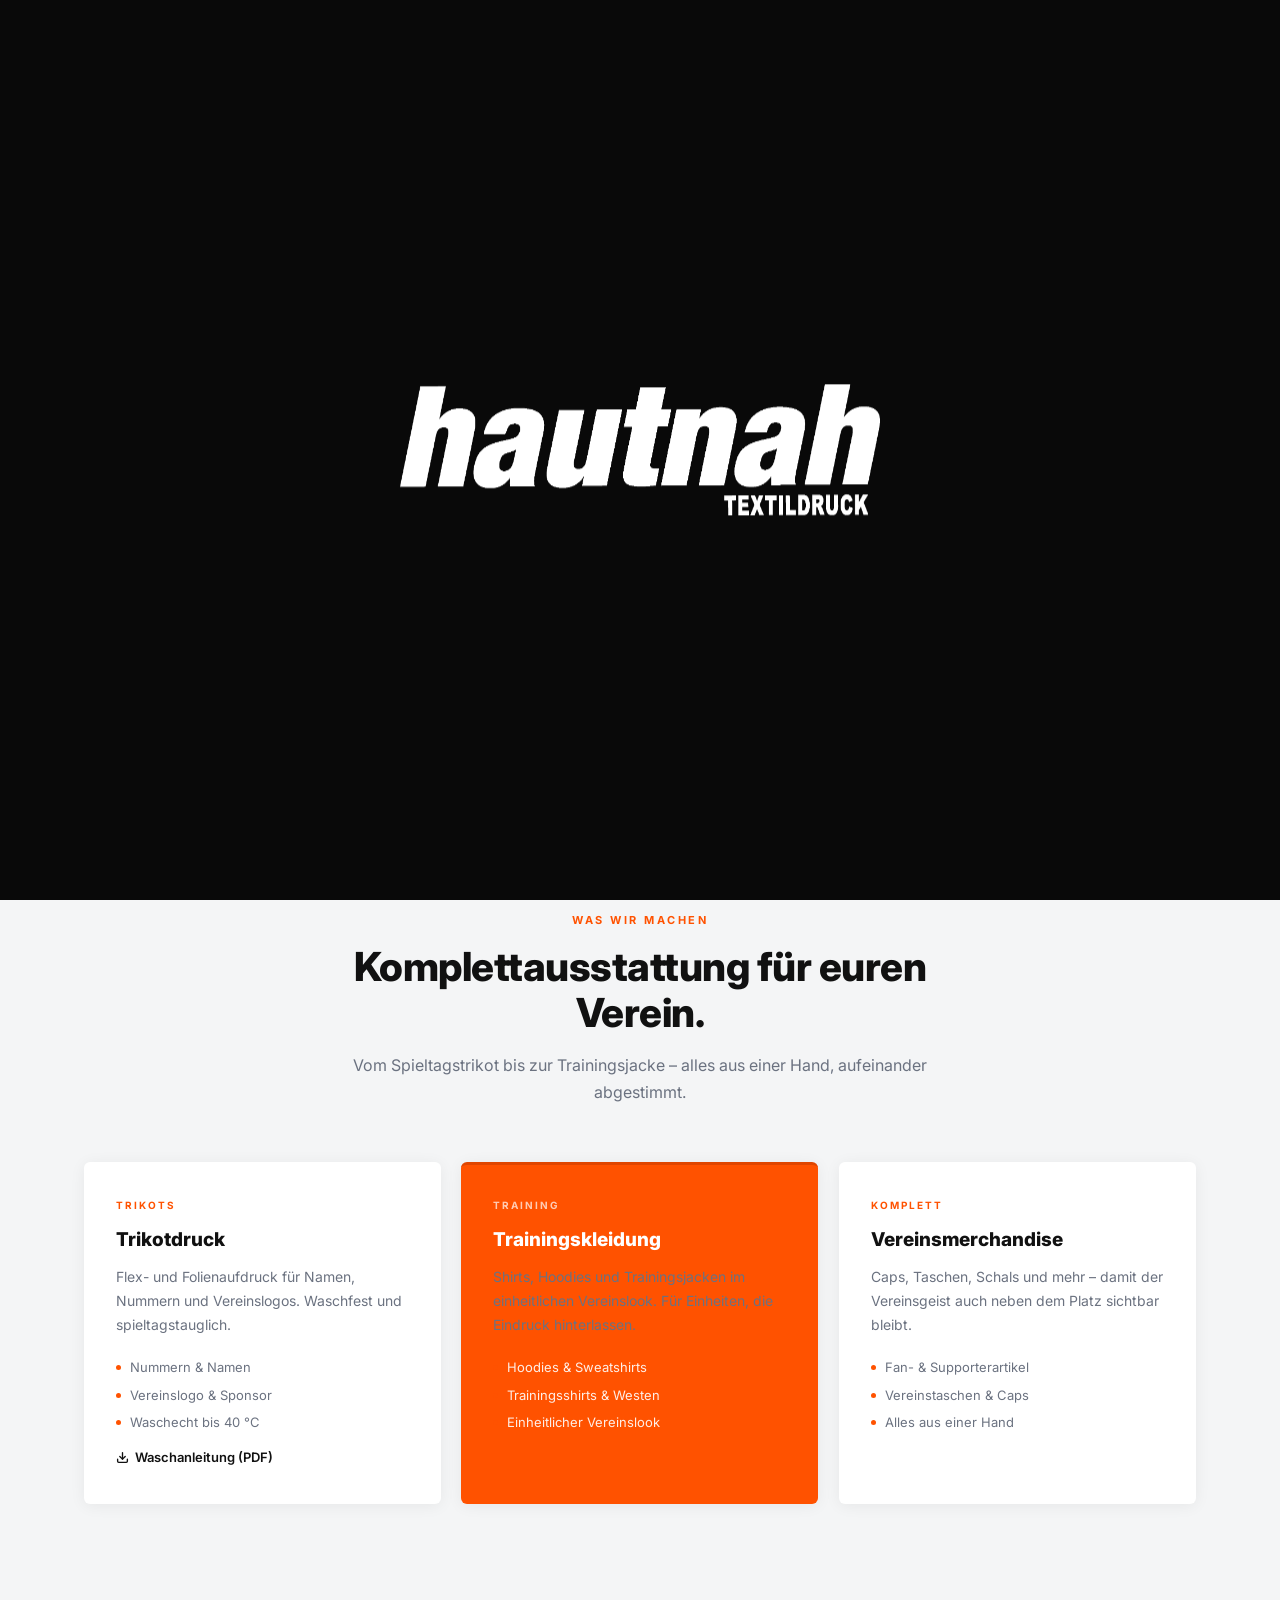
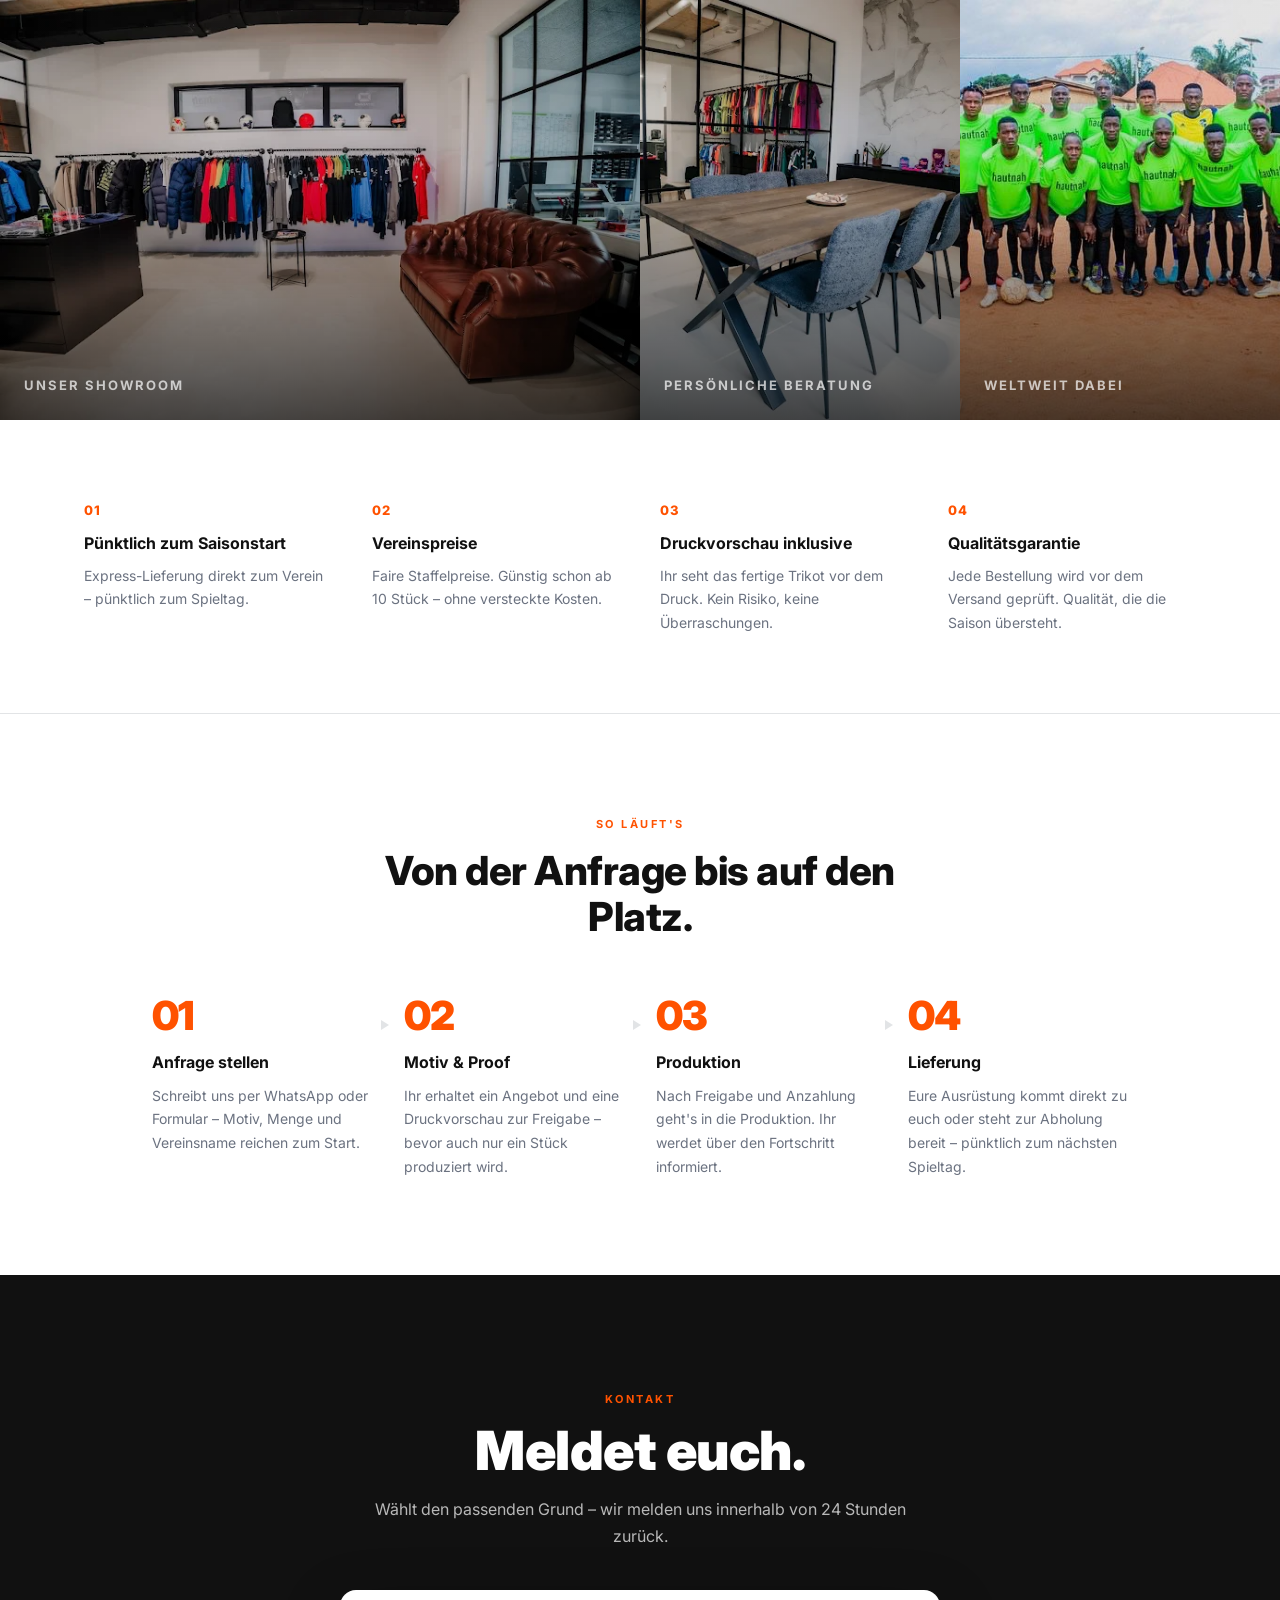
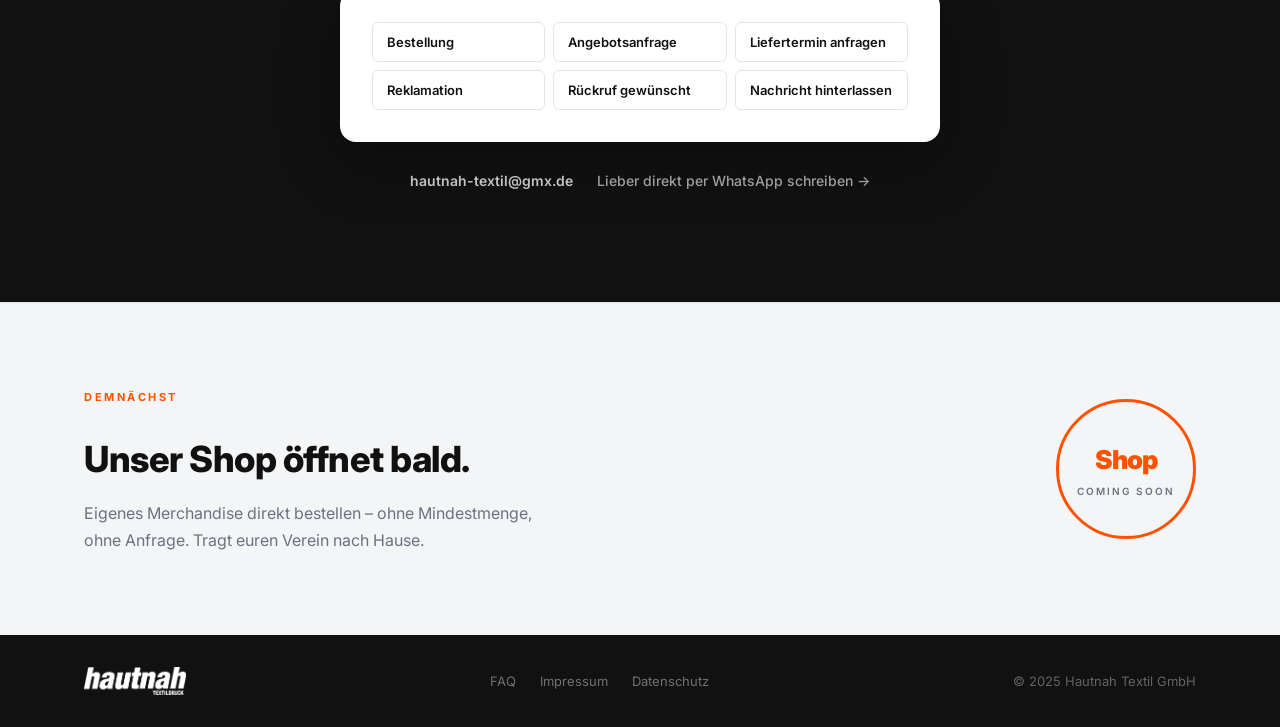
==== index.html @ e88b67ec "Kontakt: WhatsApp-Link blinkt 2s nach Button-Welle grün auf und bleibt grün - reveal.js: 2000ms nach" ====
<!DOCTYPE html>
<html lang="de">
<head>
  <meta charset="UTF-8">
  <meta name="viewport" content="width=device-width, initial-scale=1.0">

  <!-- Intro-Splash nur einmal pro Besuch zeigen (verhindert Flackern beim Zurückspringen) -->
  <script>try{document.documentElement.className+=' sr';if(sessionStorage.getItem('introSeen'))document.documentElement.className+=' intro-seen';}catch(e){}</script>

  <title>Hautnah Textil – Trikots & Vereinsausstattung im Ruhrgebiet | Stanno-Partner</title>
  <meta name="description" content="Trikots, Trainingskleidung und Vereinsausstattung für Amateurfußballvereine im Ruhrgebiet. Individueller Textildruck, kurze Lieferzeiten, Vereinspreise. Offizieller Stanno-Partner – jetzt kostenlos anfragen.">
  <link rel="canonical" href="https://www.hautnah-textil.de/">

  <!-- Open Graph -->
  <meta property="og:type" content="website">
  <meta property="og:url" content="https://www.hautnah-textil.de/">
  <meta property="og:title" content="Hautnah Textil – Trikots & Vereinsausstattung im Ruhrgebiet">
  <meta property="og:description" content="Individueller Textildruck für Amateurfußballvereine. Trikots, Trainingskleidung, Vereinsmerchandise – Offizieller Stanno-Partner im Ruhrgebiet.">
  <meta property="og:image" content="https://www.hautnah-textil.de/assets/logo.png">
  <meta property="og:locale" content="de_DE">
  <meta property="og:site_name" content="Hautnah Textil">

  <!-- Twitter Card -->
  <meta name="twitter:card" content="summary_large_image">
  <meta name="twitter:title" content="Hautnah Textil – Trikots & Vereinsausstattung im Ruhrgebiet">
  <meta name="twitter:description" content="Individueller Textildruck für Amateurfußballvereine. Stanno-Partner im Ruhrgebiet.">
  <meta name="twitter:image" content="https://www.hautnah-textil.de/assets/logo.png">

  <!-- Favicon -->
  <link rel="icon" type="image/png" href="/assets/logo.png">
  <link rel="apple-touch-icon" href="/assets/logo.png">

  <!-- Strukturierte Daten: LocalBusiness -->
  <script type="application/ld+json">
  {
    "@context": "https://schema.org",
    "@type": "LocalBusiness",
    "name": "Hautnah Textil",
    "description": "Individueller Textildruck für Amateurfußballvereine – Trikots, Trainingskleidung und Vereinsausstattung. Offizieller Stanno-Partner im Ruhrgebiet.",
    "url": "https://www.hautnah-textil.de",
    "email": "hautnah-textil@gmx.de",
    "areaServed": {
      "@type": "GeoCircle",
      "geoMidpoint": { "@type": "GeoCoordinates", "latitude": 51.5136, "longitude": 7.4653 },
      "geoRadius": "50000"
    },
    "address": {
      "@type": "PostalAddress",
      "addressRegion": "Nordrhein-Westfalen",
      "addressCountry": "DE"
    },
    "logo": "https://www.hautnah-textil.de/assets/logo.png",
    "sameAs": [],
    "hasOfferCatalog": {
      "@type": "OfferCatalog",
      "name": "Vereinsausstattung",
      "itemListElement": [
        { "@type": "Offer", "itemOffered": { "@type": "Service", "name": "Trikotdruck" } },
        { "@type": "Offer", "itemOffered": { "@type": "Service", "name": "Trainingskleidung" } },
        { "@type": "Offer", "itemOffered": { "@type": "Service", "name": "Vereinsmerchandise" } }
      ]
    }
  }
  </script>

  <!-- Preload LCP-Bild -->
  <link rel="preload" as="image" href="assets/logo.png">

  <link rel="preconnect" href="https://fonts.googleapis.com">
  <link rel="preconnect" href="https://fonts.gstatic.com" crossorigin>
  <link href="https://fonts.googleapis.com/css2?family=Inter:wght@300;400;500;600;700;900&display=swap" rel="stylesheet">
  <meta name="robots" content="index, follow">
  <link rel="stylesheet" href="style.css?v=20260609d">
</head>
<body>

  <!-- INTRO SPLASH -->
  <div class="intro" id="intro">
    <video class="intro-video" autoplay muted playsinline webkit-playsinline>
      <source src="assets/intro.mp4" type="video/mp4">
    </video>
    <div class="intro-overlay"></div>
    <img src="assets/logo-weiss.png" alt="Hautnah Textil – Trikots & Vereinsausstattung" class="intro-logo-img">
  </div>

  <!-- NAV -->
  <nav class="nav" id="nav">
    <div class="nav-inner">
      <a href="#" class="logo">
        <img src="assets/logo.png" alt="hautnah Textildruck" class="logo-img">
      </a>
      <ul class="nav-links">
        <li><a href="#leistungen">Leistungen</a></li>
        <li><a href="vereinswelt.html">Vereinswelt</a></li>
        <li><a href="ueber-uns.html">Über uns</a></li>
        <li><a href="#kontakt" class="btn-nav">Kontakt</a></li>
        <li><a href="https://api.hautnah-textil.de/admin/login" style="font-size:12px;color:rgba(0,0,0,0.25);" onmouseover="this.style.color='rgba(0,0,0,0.5)'" onmouseout="this.style.color='rgba(0,0,0,0.25)'">Login</a></li>
      </ul>
      <button class="burger" id="burger" aria-label="Menü">
        <span></span><span></span><span></span>
      </button>
    </div>
    <div class="mobile-menu" id="mobileMenu">
      <a href="#leistungen">Leistungen</a>
      <a href="vereinswelt.html">Vereinswelt</a>
      <a href="ueber-uns.html">Über uns</a>
      <a href="#kontakt" class="btn-nav">Kontakt</a>
    </div>
  </nav>

  <!-- HERO -->
  <section class="hero-banner">
    <div class="hero-banner-bg" id="heroBg" style="background-image:url('assets/foto-rasen.jpg');background-position:center 28%"></div>
    <div class="hero-banner-overlay"></div>
    <div class="hero-banner-content container">
      <p class="hero-eyebrow anim-up" style="transition-delay:.05s">Für Vereine. Für Teams. Für euch.</p>
      <h1 class="anim-up" style="transition-delay:.15s">FÜR DEINEN<br>VEREIN.</h1>
      <p class="hero-sub anim-up" style="transition-delay:.25s">Trikots, Trainingskleidung und Vereinsausrüstung – individuell bedruckt. Exklusiv-Druckpartner von Stanno &amp; Reece. Aus Dortmund für das Ruhrgebiet.</p>
      <div class="hero-cta anim-up" style="transition-delay:.35s">
        <a href="#kontakt" class="btn-primary">Jetzt anfragen</a>
        <a href="#leistungen" class="btn-ghost" style="color:#fff;border-color:rgba(255,255,255,.3)">Leistungen</a>
      </div>
      <div class="hero-banner-stats anim-up" style="transition-delay:.45s">
        <div class="hero-banner-stat">
          <span class="hero-banner-stat-num">500+</span>
          <span class="hero-banner-stat-lbl">Zufriedene Vereine</span>
        </div>
        <div class="hero-banner-stat">
          <span class="hero-banner-stat-num">ab 10</span>
          <span class="hero-banner-stat-lbl">Stück bestellen</span>
        </div>
        <div class="hero-banner-stat">
          <span class="hero-banner-stat-num">Express</span>
          <span class="hero-banner-stat-lbl">Lieferung zum Verein</span>
        </div>
      </div>
    </div>
  </section>

  <!-- LEISTUNGEN -->
  <section class="leistungen" id="leistungen">
    <div class="container">
      <div class="section-head">
        <span class="label">Was wir machen</span>
        <h2>Komplettausstattung für euren Verein.</h2>
        <p>Vom Spieltagstrikot bis zur Trainingsjacke – alles aus einer Hand, aufeinander abgestimmt.</p>
      </div>
      <div class="cards">
        <div class="card">
          <div class="card-cat">Trikots</div>
          <h3>Trikotdruck</h3>
          <p>Flex- und Folienaufdruck für Namen, Nummern und Vereinslogos. Waschfest und spieltagstauglich.</p>
          <ul>
            <li>Nummern & Namen</li>
            <li>Vereinslogo & Sponsor</li>
            <li>Waschecht bis 40 °C</li>
          </ul>
          <a href="assets/waschanleitung.pdf" download style="display:inline-flex;align-items:center;gap:6px;margin-top:14px;font-size:13px;font-weight:600;color:var(--orange);text-decoration:none;">
            <svg width="13" height="13" viewBox="0 0 24 24" fill="none" stroke="currentColor" stroke-width="2.5" stroke-linecap="round" stroke-linejoin="round"><path d="M21 15v4a2 2 0 0 1-2 2H5a2 2 0 0 1-2-2v-4"/><polyline points="7 10 12 15 17 10"/><line x1="12" y1="15" x2="12" y2="3"/></svg>
            Waschanleitung (PDF)
          </a>
        </div>
        <div class="card card--accent">
          <div class="card-cat">Training</div>
          <h3>Trainingskleidung</h3>
          <p>Shirts, Hoodies und Trainingsjacken im einheitlichen Vereinslook. Für Einheiten, die Eindruck hinterlassen.</p>
          <ul>
            <li>Hoodies & Sweatshirts</li>
            <li>Trainingsshirts & Westen</li>
            <li>Einheitlicher Vereinslook</li>
          </ul>
        </div>
        <div class="card">
          <div class="card-cat">Komplett</div>
          <h3>Vereins&shy;merchandise</h3>
          <p>Caps, Taschen, Schals und mehr – damit der Vereinsgeist auch neben dem Platz sichtbar bleibt.</p>
          <ul>
            <li>Fan- & Supporterartikel</li>
            <li>Vereinstaschen & Caps</li>
            <li>Alles aus einer Hand</li>
          </ul>
        </div>
      </div>
    </div>
  </section>

  <!-- BILDERGALERIE -->
  <section class="galerie">
    <div class="galerie-grid">
      <div class="galerie-bild galerie-bild--1">
        <div class="galerie-overlay"><span>Unser Showroom</span></div>
      </div>
      <div class="galerie-bild galerie-bild--2">
        <div class="galerie-overlay"><span>Persönliche Beratung</span></div>
      </div>
      <div class="galerie-bild galerie-bild--3">
        <div class="galerie-overlay"><span>Weltweit dabei</span></div>
      </div>
    </div>
  </section>

  <!-- USPs -->
  <section class="usps">
    <div class="container usps-inner">
      <div class="usp">
        <div class="usp-num">01</div>
        <h4>Pünktlich zum Saisonstart</h4>
        <p>Express-Lieferung direkt zum Verein – pünktlich zum Spieltag.</p>
      </div>
      <div class="usp">
        <div class="usp-num">02</div>
        <h4>Vereinspreise</h4>
        <p>Faire Staffelpreise. Günstig schon ab 10 Stück – ohne versteckte Kosten.</p>
      </div>
      <div class="usp">
        <div class="usp-num">03</div>
        <h4>Druckvorschau inklusive</h4>
        <p>Ihr seht das fertige Trikot vor dem Druck. Kein Risiko, keine Überraschungen.</p>
      </div>
      <div class="usp">
        <div class="usp-num">04</div>
        <h4>Qualitätsgarantie</h4>
        <p>Jede Bestellung wird vor dem Versand geprüft. Qualität, die die Saison übersteht.</p>
      </div>
    </div>
  </section>

  <!-- ABLAUF -->
  <section class="ablauf" id="ablauf">
    <div class="container">
      <div class="section-head">
        <span class="label">So läuft's</span>
        <h2>Von der Anfrage bis auf den Platz.</h2>
      </div>
      <div class="steps">
        <div class="step">
          <div class="step-num">01</div>
          <h3>Anfrage stellen</h3>
          <p>Schreibt uns per WhatsApp oder Formular – Motiv, Menge und Vereinsname reichen zum Start.</p>
        </div>
        <div class="step-arrow"></div>
        <div class="step">
          <div class="step-num">02</div>
          <h3>Motiv & Proof</h3>
          <p>Ihr erhaltet ein Angebot und eine Druckvorschau zur Freigabe – bevor auch nur ein Stück produziert wird.</p>
        </div>
        <div class="step-arrow"></div>
        <div class="step">
          <div class="step-num">03</div>
          <h3>Produktion</h3>
          <p>Nach Freigabe und Anzahlung geht's in die Produktion. Ihr werdet über den Fortschritt informiert.</p>
        </div>
        <div class="step-arrow"></div>
        <div class="step">
          <div class="step-num">04</div>
          <h3>Lieferung</h3>
          <p>Eure Ausrüstung kommt direkt zu euch oder steht zur Abholung bereit – pünktlich zum nächsten Spieltag.</p>
        </div>
      </div>
    </div>
  </section>

  <!-- KONTAKT -->
  <section class="kontakt" id="kontakt">
    <div class="container">
      <div class="kontakt-kopf">
        <span class="label">Kontakt</span>
        <h2>Meldet euch.</h2>
        <p>Wählt den passenden Grund – wir melden uns innerhalb von 24 Stunden zurück.</p>
      </div>
      <div class="kontakt-form-wrap">
        <div class="kategorie-picker" id="kategoriePicker">
          <button type="button" class="kat-btn" data-kat="bestellung">Bestellung</button>
          <button type="button" class="kat-btn" data-kat="angebot">Angebotsanfrage</button>
          <button type="button" class="kat-btn" data-kat="liefertermin">Liefertermin anfragen</button>
          <button type="button" class="kat-btn" data-kat="reklamation">Reklamation</button>
          <button type="button" class="kat-btn" data-kat="rueckruf">Rückruf gewünscht</button>
          <button type="button" class="kat-btn" data-kat="nachricht">Nachricht hinterlassen</button>
        </div>
        <form class="kontakt-form" id="kontaktForm" novalidate>
          <input type="hidden" name="kategorie" id="formKategorie">
          <input type="text" name="website" id="hp-website" tabindex="-1" autocomplete="off" style="position:absolute;left:-9999px;width:1px;height:1px;opacity:0;">
          <input type="hidden" name="_t" id="formTimestamp">
          <div class="form-group" id="fg-vereinsname" style="display:none">
            <input type="text" name="vereinsname" id="inp-vereinsname" placeholder="Vereinsname / Name *">
          </div>
          <div class="form-group" id="fg-email" style="display:none">
            <input type="email" name="email" id="inp-email" placeholder="E-Mail-Adresse *">
          </div>
          <div class="form-group" id="fg-telefon" style="display:none">
            <input type="tel" name="telefon" id="inp-telefon" placeholder="Telefonnummer">
          </div>
          <div class="form-group" id="fg-artikel" style="display:none">
            <div class="artikel-liste" id="artikelListe">
              <div class="artikel-row">
                <input type="text" name="artikel[]" placeholder="Artikel (z.B. Trikot, Hose, Jacke)">
                <input type="number" name="menge[]" placeholder="Stück" min="1" class="inp-menge">
              </div>
            </div>
            <button type="button" class="btn-add-row">+ Artikel hinzufügen</button>
          </div>
          <div class="form-group" id="fg-bestellnummer" style="display:none">
            <input type="text" name="bestellnummer" placeholder="Bestellnummer (falls vorhanden)">
          </div>
          <div class="form-group" id="fg-produktsuche" style="display:none">
            <label class="form-label">Artikel suchen (Name, EAN oder Artikelnummer)</label>
            <div class="produkt-suche-row">
              <input type="text" id="inp-produktsuche" placeholder="z.B. Stanno Field, 8718726394922 oder 408005-5000" autocomplete="off">
              <button type="button" class="btn-produkt-suche" id="btnProduktSuche">Suchen</button>
            </div>
            <div class="produkt-ergebnisse" id="produktErgebnisse"></div>
            <div class="produkt-auswahl" id="produktAuswahl"></div>
            <input type="hidden" name="produkte" id="inpProdukte">
          </div>
          <div class="form-group" id="fg-bedruckt" style="display:none">
            <label class="form-label">Ist der Artikel bedruckt / individualisiert (Name, Logo, Nummer)? *</label>
            <select name="bedruckt" id="inp-bedruckt">
              <option value="" disabled selected>Bitte wählen</option>
              <option value="nein">Nein</option>
              <option value="ja">Ja</option>
            </select>
            <p class="form-hint produkt-bedruckt-hinweis" id="bedrucktHinweis" style="display:none">
              Hinweis: Bedruckte bzw. individualisierte Artikel können nur bei Druckfehlern (z.&nbsp;B. Falschdruck) reklamiert werden.
            </p>
          </div>
          <div class="form-group" id="fg-grund" style="display:none">
            <label class="form-label">Reklamationsgrund *</label>
            <select name="grund" id="inp-grund">
              <option value="" disabled selected>Bitte wählen</option>
              <option value="Falschdruck/Druckfehler">Falschdruck / Druckfehler</option>
              <option value="Falsche Lieferung">Falsche Lieferung</option>
              <option value="Materialfehler/Defekt">Materialfehler / Defekt</option>
            </select>
          </div>
          <div class="form-group" id="fg-fotos" style="display:none">
            <label class="form-label">Fotos zum Problem (optional, bis zu 3)</label>
            <input type="file" name="fotos" id="inp-fotos" accept="image/*" multiple>
            <p class="form-hint">JPG, PNG oder WebP – hilft uns bei der schnellen Bearbeitung.</p>
          </div>
          <div class="form-group" id="fg-lieferdatum" style="display:none">
            <label class="form-label">Wunsch-Lieferdatum</label>
            <input type="date" name="lieferdatum">
          </div>
          <div class="form-group" id="fg-rueckruf_zeit" style="display:none">
            <select name="rueckruf_zeit" id="inp-rueckruf_zeit">
              <option value="" disabled selected>Bevorzugter Rückrufzeitraum</option>
              <option>Morgens (8–12 Uhr)</option>
              <option>Mittags (12–15 Uhr)</option>
              <option>Nachmittags (15–18 Uhr)</option>
            </select>
          </div>
          <div class="form-group" id="fg-nachricht" style="display:none">
            <textarea name="nachricht" id="inp-nachricht" rows="4" placeholder="Eure Nachricht …"></textarea>
          </div>
          <button type="submit" class="btn-primary btn-full">Absenden</button>
          <p class="form-hint">Pflichtfelder mit * markiert. Keine Weitergabe an Dritte.</p>
        </form>
        <div class="form-success" id="formSuccess">
          <div class="form-success-check">✓</div>
          <h3>Vielen Dank!</h3>
          <p>Eure Anfrage ist bei uns eingegangen – wir melden uns innerhalb von 24 Stunden zurück.</p>
        </div>
      </div>
      <div class="kontakt-infos">
        <a href="mailto:hautnah-textil@gmx.de" class="kontakt-link">hautnah-textil@gmx.de</a>
        <a href="https://wa.me/4901703306052" target="_blank" rel="noopener" class="kontakt-link kontakt-wa-klein">
          Lieber direkt per WhatsApp schreiben →
        </a>
      </div>
    </div>
  </section>

  <!-- SHOP TEASER -->
  <section class="shop-teaser">
    <div class="container shop-teaser-inner">
      <div>
        <span class="label">Demnächst</span>
        <h2>Unser Shop öffnet bald.</h2>
        <p>Eigenes Merchandise direkt bestellen – ohne Mindestmenge, ohne Anfrage. Tragt euren Verein nach Hause.</p>
      </div>
      <div class="shop-badge">
        <span class="shop-badge-text">Shop</span>
        <span class="shop-badge-sub">coming soon</span>
      </div>
    </div>
  </section>

  <!-- FOOTER -->
  <footer class="footer">
    <div class="container footer-inner">
      <div class="footer-logo">
        <img src="assets/logo-weiss.png" alt="hautnah Textildruck" class="logo-img logo-img--footer" loading="lazy">
      </div>
      <div class="footer-links">
        <a href="faq.html">FAQ</a>
        <a href="impressum.html">Impressum</a>
        <a href="datenschutz.html">Datenschutz</a>
      </div>
      <p class="footer-copy">&copy; 2025 Hautnah Textil GmbH</p>
    </div>
  </footer>

  <script src="main.js?v=20260609d"></script>
  <script src="reveal.js?v=20260609d"></script>
</body>
</html>
---- style.css ----
/* ── Intro Splash ──────────────────────────────────────────────────────────── */
/* Wiederkehrender Besuch in derselben Session: Intro überspringen, Inhalt sofort zeigen */
.intro-seen .intro { display: none !important; }
.intro-seen .anim-up { opacity: 1; transform: none; transition: none; }

.intro {
  position: fixed;
  top: 0; left: 0; right: 0; bottom: 0;
  z-index: 9999;
  background: #111;
  overflow: hidden;
  pointer-events: none;
}
.intro-video {
  position: absolute;
  top: 50%;
  left: 50%;
  width: 100vw;
  height: 56.25vw;
  min-height: 100vh;
  min-width: 177.78vh;
  transform: translate(-50%, -50%);
  opacity: 0;
  animation: video-in .9s ease .1s forwards;
}
.intro-overlay {
  position: absolute;
  top: 0; left: 0; right: 0; bottom: 0;
  background: rgba(0,0,0,.45);
}
.intro-logo-img {
  position: absolute;
  top: 50%;
  left: 50%;
  transform: translate(-50%, calc(-50% + 16px));
  z-index: 1;
  width: clamp(240px, 50vw, 480px);
  opacity: 0;
  animation: fade-up .6s cubic-bezier(.22,1,.36,1) .4s forwards;
  filter: brightness(0) invert(1);
}
.intro.exit {
  animation: iris-close .7s cubic-bezier(.4,0,.6,1) forwards;
}
@keyframes video-in   { to { opacity: 1; } }
@keyframes fade-up    { to { opacity: 1; transform: translate(-50%, -50%); } }
@keyframes iris-close {
  from { clip-path: circle(150% at 50% 50%); }
  to   { clip-path: circle(0%   at 50% 50%); }
}
@media (max-width: 768px) {
  .intro-logo-img { width: clamp(180px, 70vw, 300px); }
  .intro-overlay  { background: rgba(0,0,0,.55); }
}

/* ── Hero Animations ───────────────────────────────────────────────────────── */
.anim-up {
  opacity: 0;
  transform: translateY(20px);
  transition: opacity .6s ease, transform .6s cubic-bezier(.22,1,.36,1);
}
.anim-up.visible {
  opacity: 1;
  transform: translateY(0);
}

/* ── Scroll-Reveal (per reveal.js) ─────────────────────────────────────────── */
/* .sr wird vom Head-Skript früh gesetzt → Verstecken greift vor dem ersten Paint */
.sr .reveal {
  opacity: 0;
  transform: translateY(36px);
  transition: opacity .8s cubic-bezier(.22,1,.36,1), transform .8s cubic-bezier(.22,1,.36,1);
  will-change: opacity, transform;
}
.sr .reveal.in { opacity: 1; transform: none; }
.sr .reveal.r-scale { transform: scale(.94) translateY(22px); }
.sr .reveal.r-scale.in { transform: none; }
@media (prefers-reduced-motion: reduce) {
  .sr .reveal, .sr .reveal.r-scale {
    opacity: 1 !important; transform: none !important; transition: none !important;
  }
}

/* Kontakt: Kategorie-Buttons leuchten gestaffelt einmal auf (per reveal.js getriggert) */
@keyframes katGlow {
  0%   { box-shadow: 0 0 0 0 rgba(255,82,0,0); }
  30%  { box-shadow: 0 0 0 4px rgba(255,82,0,.30), 0 8px 22px rgba(255,82,0,.32);
         border-color: var(--cyan); color: var(--cyan); transform: translateY(-3px); }
  100% { box-shadow: 0 0 0 0 rgba(255,82,0,0); }
}
.kat-btn.kat-glow { animation: katGlow .85s ease; }
@media (prefers-reduced-motion: reduce) { .kat-btn.kat-glow { animation: none; } }

/* WhatsApp-Link: blinkt grün auf und bleibt grün (per reveal.js, ~2s nach der Button-Welle) */
@keyframes waBlink { 0%,50%,100% { opacity: 1; } 25%,75% { opacity: .2; } }
.kontakt-wa-klein.wa-blink { animation: waBlink 1.4s ease both; }
.kontakt-wa-klein.wa-green { color: #25D366 !important; text-shadow: 0 0 8px rgba(37,211,102,.30); }
.kontakt-wa-klein.wa-green:hover { color: #3be57d !important; }
@media (prefers-reduced-motion: reduce) { .kontakt-wa-klein.wa-blink { animation: none; } }

/* ── Reset & Base ──────────────────────────────────────────────────────────── */
*, *::before, *::after { box-sizing: border-box; margin: 0; padding: 0; }

:root {
  --anthrazit: #111111;
  --anthrazit-2: #111111;
  --cyan:      #FF5200;
  --cyan-dk:   #e04600;
  --white:     #ffffff;
  --off:       #f4f5f6;
  --muted:     #6b7280;
  --border:    #e2e4e6;
  --radius:    6px;
  --shadow:    0 2px 16px rgba(0,0,0,.06);
}

html { scroll-behavior: smooth; }

body {
  font-family: 'Inter', sans-serif;
  color: var(--anthrazit);
  background: var(--white);
  line-height: 1.6;
  -webkit-font-smoothing: antialiased;
}

a { text-decoration: none; color: inherit; }
ul { list-style: none; }

.container {
  max-width: 1160px;
  margin: 0 auto;
  padding: 0 24px;
}

/* ── Buttons ───────────────────────────────────────────────────────────────── */
.btn-primary {
  display: inline-block;
  background: var(--cyan);
  color: var(--white);
  font-weight: 700;
  font-size: 15px;
  padding: 14px 32px;
  border-radius: var(--radius);
  border: none;
  cursor: pointer;
  transition: background .2s, transform .15s;
  letter-spacing: .3px;
}
.btn-primary:hover { background: var(--cyan-dk); transform: translateY(-1px); }
.btn-ghost {
  display: inline-block;
  color: var(--anthrazit);
  font-weight: 700;
  font-size: 15px;
  padding: 14px 32px;
  border-radius: var(--radius);
  border: 2px solid var(--border);
  transition: border-color .2s, color .2s;
}
.btn-ghost:hover { border-color: var(--cyan); color: var(--cyan); }
.btn-full { width: 100%; text-align: center; }
.btn-nav {
  background: var(--cyan);
  color: var(--white) !important;
  padding: 9px 20px;
  border-radius: var(--radius);
  font-weight: 700;
  font-size: 14px;
  transition: background .2s;
}
.btn-nav:hover { background: var(--cyan-dk); }

/* ── Logo ──────────────────────────────────────────────────────────────────── */
.logo { display: flex; align-items: center; }
.logo-img {
  height: 36px;
  width: auto;
  display: block;
}
.logo-img--footer {
  height: 28px;
  filter: brightness(0) invert(1);
}

/* ── Nav ───────────────────────────────────────────────────────────────────── */
.nav {
  position: fixed;
  top: 0; left: 0; right: 0;
  z-index: 100;
  background: rgba(255,255,255,.96);
  backdrop-filter: blur(12px);
  border-bottom: 1px solid var(--border);
  transition: box-shadow .3s;
}
.nav.scrolled { box-shadow: 0 2px 20px rgba(0,0,0,.08); }
.nav-inner {
  max-width: 1160px;
  margin: 0 auto;
  padding: 0 24px;
  height: 64px;
  display: flex;
  align-items: center;
  justify-content: space-between;
}
.nav-links {
  display: flex;
  align-items: center;
  gap: 32px;
  font-size: 14px;
  font-weight: 600;
}
.nav-links a:not(.btn-nav):hover { color: var(--cyan); }
.burger {
  display: none;
  flex-direction: column;
  gap: 5px;
  background: none;
  border: none;
  cursor: pointer;
  padding: 4px;
}
.burger span {
  display: block;
  width: 22px; height: 2px;
  background: var(--anthrazit);
  border-radius: 2px;
  transition: .3s;
}
.mobile-menu {
  display: none;
  flex-direction: column;
  padding: 16px 24px 20px;
  gap: 16px;
  font-size: 15px;
  font-weight: 600;
  border-top: 1px solid var(--border);
}
.mobile-menu.open { display: flex; }
.mobile-menu .btn-nav { text-align: center; }

/* ── Hero Banner (Stanno-Stil) ─────────────────────────────────────────────── */
.hero-banner {
  position: relative;
  min-height: 90vh;
  display: flex;
  align-items: center;
  overflow: hidden;
}
.hero-banner-bg {
  position: absolute;
  inset: 0;
  background-size: cover;
  background-position: center 30%;
  transform: scale(1.03);
  transition: transform 8s ease;
}
.hero-banner-bg.loaded { transform: scale(1); }
.hero-banner-overlay {
  position: absolute;
  inset: 0;
  background: linear-gradient(135deg, rgba(0,0,0,.78) 0%, rgba(0,0,0,.35) 100%);
}
.hero-banner-content {
  position: relative;
  z-index: 1;
  padding: 140px 24px 80px;
  color: #fff;
  max-width: 720px;
}
.hero-banner-content h1 {
  font-size: clamp(44px, 7.5vw, 88px);
  font-weight: 900;
  line-height: 1;
  letter-spacing: -2px;
  color: #fff;
  margin: 12px 0 22px;
  text-transform: uppercase;
}
.hero-eyebrow {
  font-size: 13px;
  font-weight: 700;
  letter-spacing: 2.5px;
  text-transform: uppercase;
  color: var(--cyan);
  margin-bottom: 0;
}
.hero-sub {
  font-size: 17px;
  color: rgba(255,255,255,.78);
  max-width: 520px;
  margin-bottom: 36px;
  line-height: 1.75;
}
.hero-cta { display: flex; gap: 12px; flex-wrap: wrap; }
.hero-banner-stats {
  display: flex;
  gap: 48px;
  margin-top: 52px;
  padding-top: 32px;
  border-top: 1px solid rgba(255,255,255,.18);
  flex-wrap: wrap;
}
.hero-banner-stat { display: flex; flex-direction: column; gap: 4px; }
.hero-banner-stat-num {
  font-size: 30px;
  font-weight: 900;
  color: var(--cyan);
  letter-spacing: -1px;
  line-height: 1;
}
.hero-banner-stat-lbl {
  font-size: 11px;
  font-weight: 600;
  color: rgba(255,255,255,.55);
  text-transform: uppercase;
  letter-spacing: .8px;
}

/* ── Section Head ──────────────────────────────────────────────────────────── */
.section-head {
  text-align: center;
  max-width: 600px;
  margin: 0 auto 56px;
}
.label {
  display: inline-block;
  font-size: 11px;
  font-weight: 700;
  letter-spacing: 2.5px;
  text-transform: uppercase;
  color: var(--cyan);
  margin-bottom: 14px;
}
.section-head h2 {
  font-size: clamp(26px, 4vw, 40px);
  font-weight: 800;
  letter-spacing: -.5px;
  margin-bottom: 16px;
  line-height: 1.15;
}
.section-head p { color: var(--muted); font-size: 16px; line-height: 1.7; }

/* ── Leistungen ────────────────────────────────────────────────────────────── */
.leistungen { padding: 96px 24px; background: var(--off); }
.cards {
  display: grid;
  grid-template-columns: repeat(auto-fit, minmax(240px, 1fr));
  gap: 20px;
}
.card {
  background: var(--white);
  border-radius: var(--radius);
  padding: 32px;
  box-shadow: var(--shadow);
  transition: transform .2s, box-shadow .2s;
  border-top: 3px solid transparent;
}
.card:hover {
  transform: translateY(-3px);
  box-shadow: 0 8px 32px rgba(0,0,0,.1);
  border-top-color: var(--cyan);
}
.card--accent {
  background: var(--cyan);
  color: var(--white);
  border-top-color: var(--cyan-dk);
}
.card--accent p { color: rgba(255,255,255,.8); }
.card--accent li { color: rgba(255,255,255,.9); }
.card-cat {
  font-size: 10px;
  font-weight: 700;
  letter-spacing: 2px;
  text-transform: uppercase;
  color: var(--cyan);
  margin-bottom: 12px;
}
.card h3 { font-size: 19px; font-weight: 800; margin-bottom: 10px; }
.card p { font-size: 14px; color: var(--muted); margin-bottom: 20px; line-height: 1.7; }
.card--accent .card-cat { color: rgba(255,255,255,.7); }
.card--accent h3 { color: var(--white); }
.card ul { display: flex; flex-direction: column; gap: 7px; }
.card li {
  font-size: 13px;
  color: var(--muted);
  padding-left: 14px;
  position: relative;
}
.card li::before {
  content: '';
  position: absolute;
  left: 0;
  top: 8px;
  width: 5px;
  height: 5px;
  border-radius: 50%;
  background: var(--cyan);
}
.card--accent li { color: rgba(255,255,255,.9); }
.card--accent .card li::before { background: rgba(255,255,255,.6); }

/* ── Galerie ───────────────────────────────────────────────────────────────── */
.galerie { overflow: hidden; }
.galerie-grid {
  display: grid;
  grid-template-columns: 2fr 1fr 1fr;
  height: 420px;
}
.galerie-bild {
  position: relative;
  overflow: hidden;
  background-size: cover;
  background-position: center;
}
.galerie-bild--1 {
  background-color: var(--anthrazit);
  background-image: url('assets/foto-showroom.webp');
}
.galerie-bild--2 {
  background-color: #2a3540;
  background-image: url('assets/foto-beratung.webp');
}
.galerie-bild--3 {
  background-color: #1a2830;
  background-image: url('assets/foto-guinea-team.jpg');
  background-position: center 30%;
}
.galerie-overlay {
  position: absolute;
  inset: 0;
  background: linear-gradient(to top, rgba(0,0,0,.7) 0%, rgba(0,0,0,.1) 60%);
  display: flex;
  align-items: flex-end;
  padding: 24px;
}
.galerie-overlay span {
  font-size: 13px;
  font-weight: 700;
  letter-spacing: 2px;
  text-transform: uppercase;
  color: rgba(255,255,255,.7);
}

/* ── Charity ───────────────────────────────────────────────────────────────── */
.charity { background: var(--anthrazit); overflow: hidden; }
.charity-inner {
  display: grid;
  grid-template-columns: 1fr 1fr;
  min-height: 380px;
  max-height: 440px;
  max-width: 1100px;
  margin: 0 auto;
}
.charity-content {
  padding: 56px 48px 56px 24px;
  display: flex;
  flex-direction: column;
  justify-content: center;
}
.charity-img { position: relative; overflow: hidden; }
.charity-img img {
  width: 100%;
  height: 100%;
  max-height: 440px;
  object-fit: cover;
  object-position: center 10%;
  display: block;
  transition: transform .5s ease;
}
.charity-img:hover img { transform: scale(1.03); }
@media (max-width: 768px) {
  .charity-inner { grid-template-columns: 1fr; }
  .charity-img { height: 320px; }
  .charity-content { padding: 56px 24px 40px; }
}

/* ── USPs ──────────────────────────────────────────────────────────────────── */
.usps { padding: 80px 24px; }
.usps-inner {
  display: grid;
  grid-template-columns: repeat(auto-fit, minmax(220px, 1fr));
  gap: 40px;
}
.usp-num {
  font-size: 13px;
  font-weight: 800;
  letter-spacing: 1px;
  color: var(--cyan);
  margin-bottom: 10px;
}
.usp h4 { font-size: 16px; font-weight: 700; margin-bottom: 8px; }
.usp p { font-size: 14px; color: var(--muted); line-height: 1.65; }

/* ── Stanno Partner ────────────────────────────────────────────────────────── */
.stanno { background: var(--anthrazit); }

.stanno-banner {
  position: relative;
  padding: 80px 24px;
  overflow: hidden;
  color: var(--white);
}
.stanno-banner-bg {
  position: absolute;
  inset: 0;
  background-image: url('https://www.stanno.com/media/wysiwyg/Stanno-DE/Stanno-F_r-Vereine-Hero-Banner-Mobile.webp');
  background-size: cover;
  background-position: center;
  opacity: .25;
}
.stanno-banner-content {
  position: relative;
  z-index: 1;
  max-width: 600px;
}
.stanno-banner-content h2 {
  font-size: clamp(28px, 4vw, 44px);
  font-weight: 900;
  letter-spacing: -.5px;
  margin: 12px 0 16px;
  color: var(--white);
}
.stanno-banner-content p {
  font-size: 16px;
  color: rgba(255,255,255,.65);
  line-height: 1.75;
  margin-bottom: 28px;
}
.stanno-vorteile {
  display: flex;
  flex-direction: column;
  gap: 10px;
  margin-bottom: 32px;
}
.stanno-vorteil {
  font-size: 14px;
  color: rgba(255,255,255,.8);
  padding-left: 18px;
  position: relative;
  line-height: 1.5;
}
.stanno-vorteil::before {
  content: '';
  position: absolute;
  left: 0;
  top: 7px;
  width: 6px;
  height: 6px;
  border-radius: 50%;
  background: var(--cyan);
}

.stanno-grid {
  display: grid;
  grid-template-columns: repeat(4, 1fr);
  gap: 3px;
  padding-top: 3px;
}
.stanno-item { position: relative; overflow: hidden; }
.stanno-item-img {
  height: 280px;
  background-size: cover;
  background-position: center;
  background-color: #2a2c2e;
  transition: transform .4s;
}
.stanno-item:hover .stanno-item-img { transform: scale(1.05); }
.stanno-item-label {
  position: absolute;
  bottom: 0; left: 0; right: 0;
  padding: 20px 16px 14px;
  background: linear-gradient(to top, rgba(0,0,0,.75), transparent);
  font-size: 13px;
  font-weight: 700;
  letter-spacing: 1.5px;
  text-transform: uppercase;
  color: rgba(255,255,255,.85);
}

@media (max-width: 768px) {
  .stanno-banner { padding: 56px 20px; }
  .stanno-banner-content h2 { font-size: 28px; }
  .stanno-grid { grid-template-columns: repeat(2, 1fr); }
  .stanno-item-img { height: 180px; }
}
@media (max-width: 480px) {
  .stanno-grid { grid-template-columns: 1fr 1fr; }
  .stanno-item-img { height: 140px; }
}

/* ── Ablauf ────────────────────────────────────────────────────────────────── */
.ablauf { padding: 96px 24px; background: var(--white); border-top: 1px solid var(--border); }
.ablauf .section-head h2 { color: var(--anthrazit); }
.ablauf .section-head p { color: var(--muted); }
.steps {
  display: flex;
  align-items: flex-start;
  gap: 16px;
  flex-wrap: wrap;
  justify-content: center;
}
.step {
  flex: 1;
  min-width: 180px;
  max-width: 220px;
}
.step-num {
  font-size: 40px;
  font-weight: 900;
  color: var(--cyan);
  line-height: 1;
  margin-bottom: 14px;
  letter-spacing: -1px;
}
.step h3 { font-size: 16px; font-weight: 700; margin-bottom: 8px; color: var(--anthrazit); }
.step p { font-size: 14px; color: var(--muted); line-height: 1.7; }
.step-arrow {
  flex: 0;
  width: 24px;
  height: 2px;
  background: var(--border);
  margin-top: 28px;
  position: relative;
}
.step-arrow::after {
  content: '';
  position: absolute;
  right: -1px;
  top: -4px;
  width: 0;
  height: 0;
  border-top: 5px solid transparent;
  border-bottom: 5px solid transparent;
  border-left: 8px solid var(--border);
}

/* ── Kontakt ───────────────────────────────────────────────────────────────── */
.kontakt { padding: 110px 24px; background: var(--anthrazit); }
.kontakt-kopf {
  text-align: center;
  max-width: 560px;
  margin: 0 auto 40px;
}
.kontakt-kopf .label { margin-bottom: 12px; }
.kontakt-kopf h2 {
  font-size: clamp(34px, 5vw, 54px);
  font-weight: 900;
  letter-spacing: -.5px;
  margin-bottom: 16px;
  line-height: 1.1;
  color: #fff;
}
.kontakt-kopf p { color: rgba(255,255,255,.7); font-size: 16px; line-height: 1.7; }
.kontakt-infos {
  display: flex;
  justify-content: center;
  gap: 24px;
  flex-wrap: wrap;
  margin-top: 28px;
}
.kontakt-link {
  font-size: 14px;
  font-weight: 600;
  color: rgba(255,255,255,.75);
  transition: color .2s;
}
.kontakt-link:hover { color: var(--cyan); }

.kontakt-form { display: flex; flex-direction: column; gap: 14px; }
.form-row { display: grid; grid-template-columns: 1fr 1fr; gap: 12px; }
input, select, textarea {
  width: 100%;
  padding: 13px 16px;
  border: 1.5px solid var(--border);
  border-radius: var(--radius);
  font-family: inherit;
  font-size: 14px;
  color: var(--anthrazit);
  background: var(--white);
  transition: border-color .2s;
  outline: none;
}
input:focus, select:focus, textarea:focus { border-color: var(--cyan); }
textarea { resize: vertical; }
.form-hint { font-size: 12px; color: var(--muted); text-align: center; }
.form-label { font-size: 13px; color: var(--muted); margin-bottom: 6px; display: block; }

/* ── Kontakt Smart Form ────────────────────────────────────────────────────── */
.kontakt-wa-klein { color: rgba(255,255,255,.6); font-size: 14px; font-weight: 500; }
.kontakt-wa-klein:hover { color: var(--cyan); }

.kontakt-form-wrap {
  display: flex;
  flex-direction: column;
  gap: 16px;
  max-width: 600px;
  margin: 0 auto;
  background: var(--white);
  border-radius: 16px;
  padding: 32px;
  box-shadow: 0 20px 60px rgba(0,0,0,.30);
}

.kategorie-picker {
  display: grid;
  grid-template-columns: 1fr 1fr 1fr;
  gap: 8px;
}
.kat-btn {
  padding: 11px 14px;
  border: 1.5px solid var(--border);
  border-radius: var(--radius);
  background: var(--white);
  color: var(--anthrazit);
  font-family: inherit;
  font-size: 13px;
  font-weight: 600;
  cursor: pointer;
  text-align: left;
  transition: border-color .2s, background .2s, color .2s;
}
.kat-btn:hover { border-color: var(--cyan); color: var(--cyan); }
.kat-btn.aktiv { border-color: var(--cyan); background: var(--cyan); color: #fff; }

.kontakt-form { display: none; flex-direction: column; gap: 14px; }
.kontakt-form.aktiv { display: flex; }
.form-group { display: block; }

.artikel-row {
  display: grid;
  grid-template-columns: 1fr 90px;
  gap: 8px;
  margin-bottom: 8px;
}
.inp-menge { width: 90px; }
.btn-add-row {
  width: 100%;
  padding: 9px 14px;
  background: none;
  border: 1.5px dashed var(--border);
  border-radius: var(--radius);
  font-family: inherit;
  font-size: 13px;
  font-weight: 600;
  color: var(--muted);
  cursor: pointer;
  transition: border-color .2s, color .2s;
}
.btn-add-row:hover { border-color: var(--cyan); color: var(--cyan); }

/* ── Produktsuche ─────────────────────────────────────────────────────────── */
.form-label { display: block; font-size: 13px; font-weight: 600; margin-bottom: 6px; color: var(--anthrazit); }
.produkt-suche-row { display: grid; grid-template-columns: 1fr auto; gap: 8px; }
.btn-produkt-suche {
  padding: 9px 16px;
  background: var(--cyan);
  border: none;
  border-radius: var(--radius);
  font-family: inherit;
  font-size: 14px;
  font-weight: 600;
  color: var(--white);
  cursor: pointer;
  transition: background .2s;
}
.btn-produkt-suche:hover { background: var(--cyan-dk); }
.produkt-hinweis { font-size: 13px; color: var(--muted); margin: 8px 0 0; }
.produkt-ergebnisse { display: flex; flex-direction: column; gap: 6px; margin-top: 8px; max-height: 280px; overflow-y: auto; }
.produkt-treffer {
  display: flex;
  align-items: center;
  gap: 10px;
  width: 100%;
  padding: 6px 8px;
  background: var(--off);
  border: 1.5px solid var(--border);
  border-radius: var(--radius);
  cursor: pointer;
  text-align: left;
  transition: border-color .2s;
}
.produkt-treffer:hover { border-color: var(--cyan); }
.produkt-treffer img, .produkt-noimg { width: 44px; height: 44px; object-fit: contain; border-radius: 4px; background: var(--white); flex: 0 0 auto; }
.produkt-treffer-info { display: flex; flex-direction: column; gap: 2px; min-width: 0; }
.produkt-treffer-info strong { font-size: 14px; font-weight: 600; color: var(--anthrazit); }
.produkt-treffer-info small { font-size: 12px; color: var(--muted); }
.produkt-auswahl { display: flex; flex-direction: column; gap: 6px; margin-top: 8px; }
.produkt-chip {
  display: flex;
  align-items: center;
  justify-content: space-between;
  gap: 8px;
  padding: 8px 12px;
  background: var(--off);
  border: 1.5px solid var(--cyan);
  border-radius: var(--radius);
  font-size: 13px;
}
.produkt-chip small { color: var(--muted); }
.produkt-chip-x {
  background: none;
  border: none;
  color: var(--muted);
  font-size: 15px;
  cursor: pointer;
  padding: 0 4px;
  line-height: 1;
}
.produkt-chip-x:hover { color: var(--cyan); }
.produkt-bedruckt-hinweis { color: var(--cyan-dk); }

.form-success {
  display: none;
  text-align: center;
  padding: 56px 24px;
}
.form-success.aktiv { display: block; }
.form-success-check {
  width: 56px;
  height: 56px;
  background: var(--cyan);
  border-radius: 50%;
  display: flex;
  align-items: center;
  justify-content: center;
  font-size: 22px;
  color: #fff;
  font-weight: 700;
  margin: 0 auto 20px;
}
.form-success h3 { font-size: 20px; font-weight: 800; margin-bottom: 10px; }
.form-success p { color: var(--muted); font-size: 15px; }

/* ── Shop Teaser ───────────────────────────────────────────────────────────── */
.shop-teaser {
  padding: 80px 24px;
  background: var(--off);
  border-top: 1px solid var(--border);
}
.shop-teaser-inner {
  display: flex;
  align-items: center;
  justify-content: space-between;
  gap: 48px;
}
.shop-teaser h2 {
  font-size: clamp(24px, 3.5vw, 36px);
  font-weight: 800;
  letter-spacing: -.5px;
  margin-bottom: 12px;
  margin-top: 10px;
}
.shop-teaser p {
  color: var(--muted);
  font-size: 16px;
  line-height: 1.7;
  max-width: 480px;
}
.shop-badge {
  flex: 0 0 auto;
  width: 140px;
  height: 140px;
  border-radius: 50%;
  border: 3px solid var(--cyan);
  display: flex;
  flex-direction: column;
  align-items: center;
  justify-content: center;
  gap: 2px;
}
.shop-badge-text {
  font-size: 26px;
  font-weight: 900;
  color: var(--cyan);
  letter-spacing: -1px;
}
.shop-badge-sub {
  font-size: 10px;
  font-weight: 600;
  letter-spacing: 2px;
  text-transform: uppercase;
  color: var(--muted);
}

@media (max-width: 768px) {
  .shop-teaser-inner { flex-direction: column; text-align: center; }
  .shop-teaser p { margin: 0 auto; }
}

/* ── Footer ────────────────────────────────────────────────────────────────── */
.footer { background: var(--anthrazit); padding: 32px 24px; }
.footer-inner {
  display: flex;
  align-items: center;
  justify-content: space-between;
  flex-wrap: wrap;
  gap: 16px;
}
.footer-logo { display: flex; align-items: center; }
.footer-links { display: flex; gap: 24px; }
.footer-links a { font-size: 13px; color: rgba(255,255,255,.4); transition: color .2s; }
.footer-links a:hover { color: var(--white); }
.footer-copy { font-size: 13px; color: rgba(255,255,255,.35); }


/* ── Responsive ────────────────────────────────────────────────────────────── */
@media (max-width: 768px) {
  .nav-links { display: none; }
  .burger { display: flex; }

  .hero {
    flex-direction: column;
    min-height: auto;
    padding-top: 88px;
    text-align: center;
    gap: 40px;
  }
  .hero-wordmark { justify-content: center; }
  .hero-logo-img { width: 70vw; max-width: 280px; }
  .hw-haut, .hw-nah { font-size: clamp(60px, 18vw, 100px); letter-spacing: -3px; }
  .hero-sub { margin: 0 auto 36px; }
  .hero-cta { justify-content: center; }
  .hero-visual { order: -1; width: 100%; }
  .hero-stats { flex-direction: row; }
  .hero-stat { flex: 1; padding: 16px 12px; }
  .hero-divider { width: 1px; height: auto; }
  .stat-num { font-size: 24px; }
  .stat-label { font-size: 10px; }

  .hero-banner { min-height: 70vh; }
  .hero-banner-content { padding: 100px 20px 60px; }
  .hero-banner-stats { gap: 28px; }

  .galerie-grid { grid-template-columns: 1fr; height: auto; }
  .galerie-bild { height: 220px; display: block !important; }

  .steps { flex-direction: column; align-items: center; }
  .step { max-width: 100%; text-align: center; }
  .step-arrow { display: none; }

  .form-row { grid-template-columns: 1fr; }
  .kategorie-picker { grid-template-columns: 1fr 1fr; }
  .kat-btn { text-align: center; }
  .artikel-row { grid-template-columns: 1fr; }
  .inp-menge { width: 100%; }
  .kontakt { padding: 72px 18px; }
  .kontakt-form-wrap { padding: 22px; }
  .kontakt-infos { flex-direction: column; align-items: center; gap: 12px; }

  .footer-inner { flex-direction: column; text-align: center; }
}

@media (max-width: 480px) {
  .hero-cta { flex-direction: column; }
  .btn-primary, .btn-ghost { width: 100%; text-align: center; }
  .hero-stats { width: 100%; }
  .kontakt-infos { align-items: center; }
  .kategorie-picker { grid-template-columns: 1fr; }
}

/* ── FAQ ────────────────────────────────────────────────────────────────────── */
.faq-section {
  padding: 80px 0;
  background: var(--bg-secondary, #F7F7F8);
}
.faq-headline {
  font-size: clamp(22px, 3vw, 32px);
  font-weight: 700;
  text-align: center;
  margin-bottom: 40px;
  color: var(--anthrazit, #1e2022);
}
.faq-list {
  max-width: 720px;
  margin: 0 auto;
  display: flex;
  flex-direction: column;
  gap: 10px;
}
.faq-item {
  background: #fff;
  border: 0.5px solid #E5E7EB;
  border-radius: 10px;
  overflow: hidden;
}
.faq-item[open] {
  border-color: #FF5200;
}
.faq-q {
  padding: 16px 20px;
  font-size: 15px;
  font-weight: 600;
  cursor: pointer;
  list-style: none;
  display: flex;
  justify-content: space-between;
  align-items: center;
  color: var(--anthrazit, #1e2022);
  user-select: none;
}
.faq-q::-webkit-details-marker { display: none; }
.faq-q::after {
  content: '+';
  font-size: 20px;
  font-weight: 300;
  color: #FF5200;
  flex-shrink: 0;
  margin-left: 12px;
  transition: transform .2s;
}
.faq-item[open] .faq-q::after {
  transform: rotate(45deg);
}
.faq-a {
  padding: 0 20px 16px;
  font-size: 14px;
  line-height: 1.7;
  color: #4B5563;
  margin: 0;
}
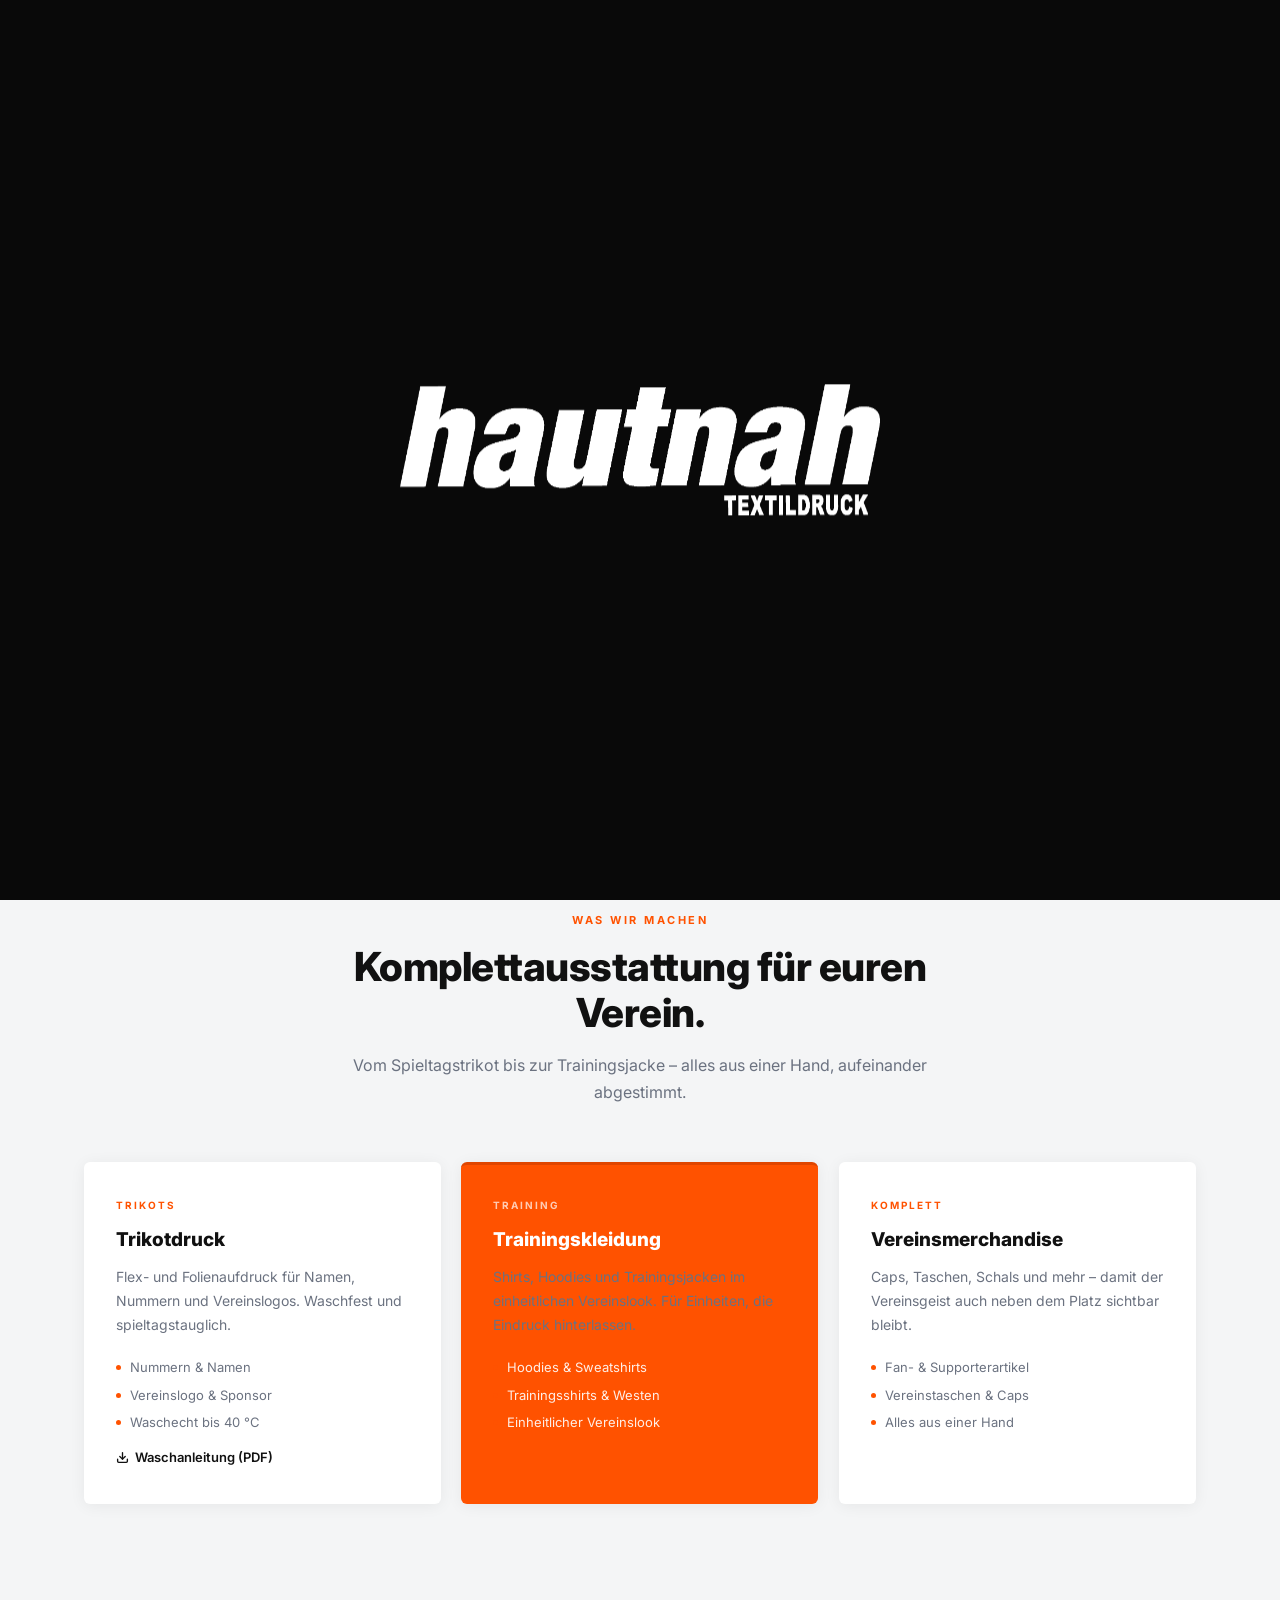
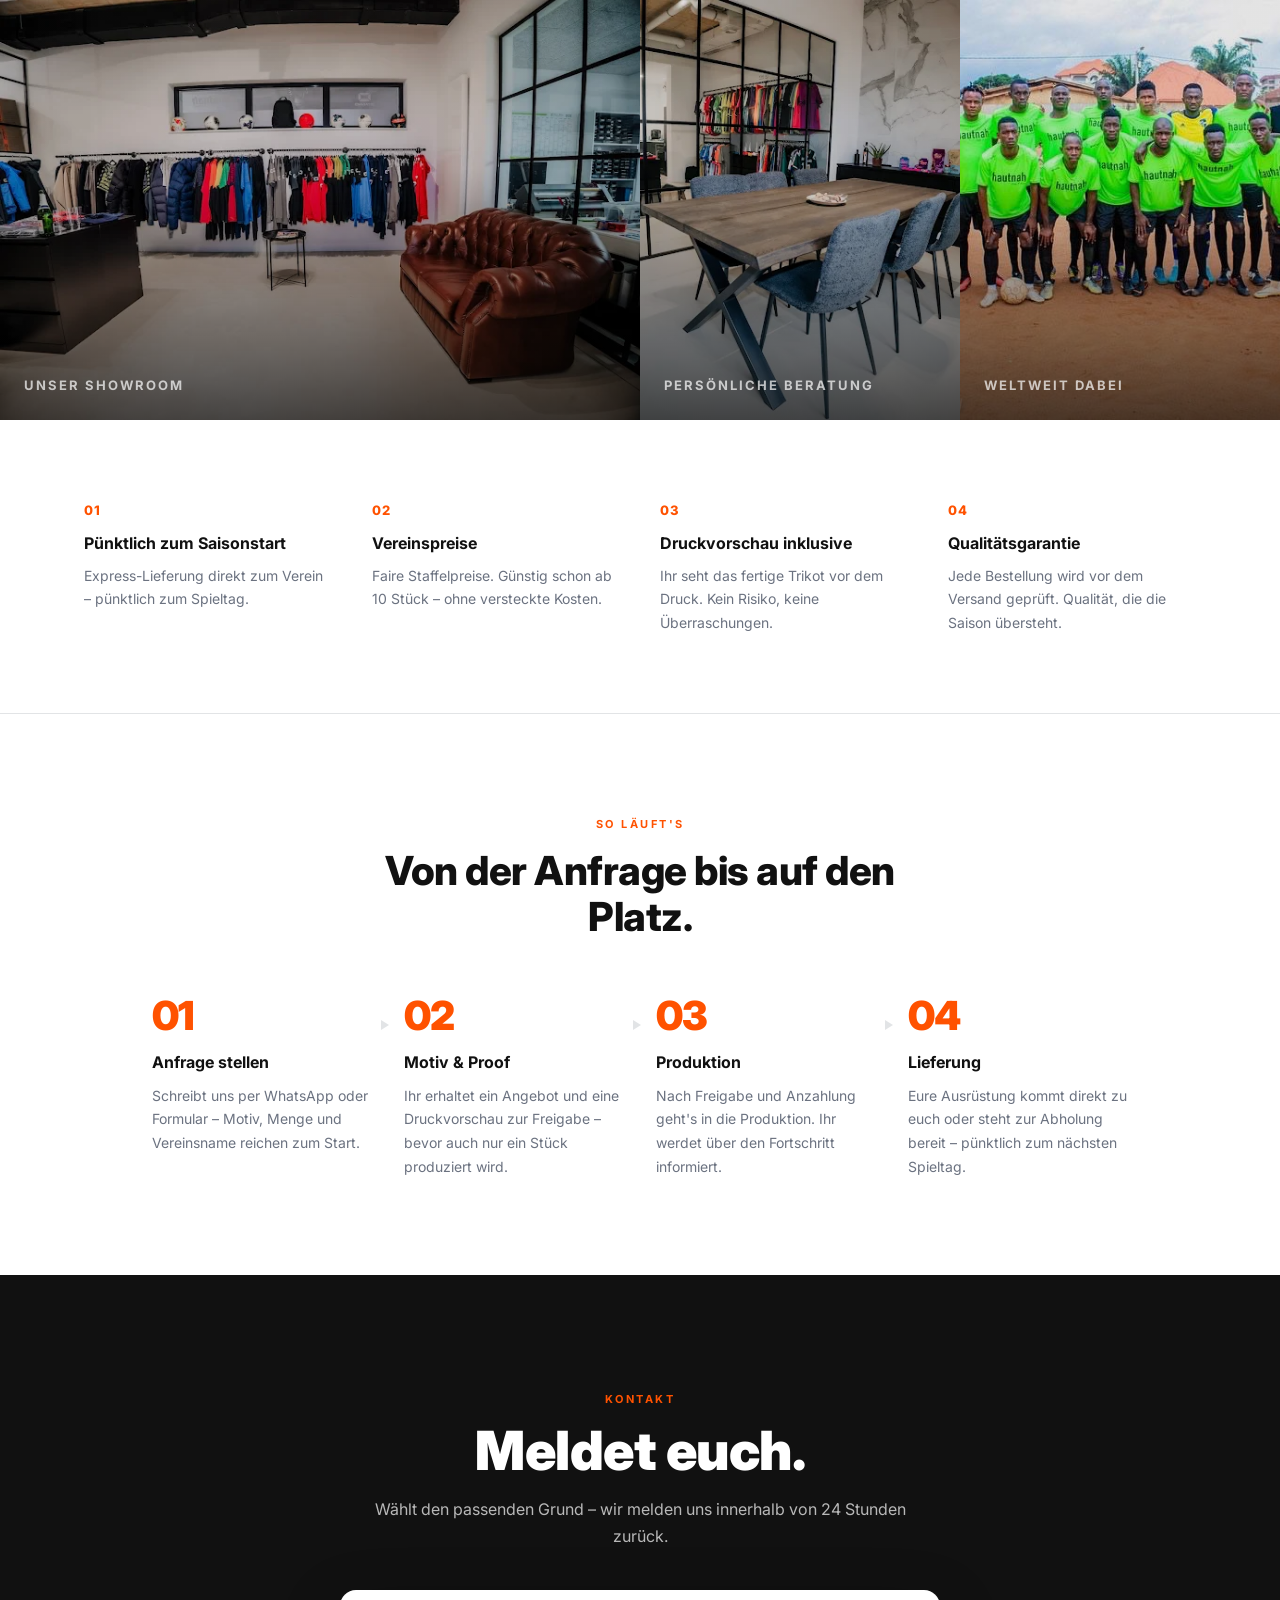
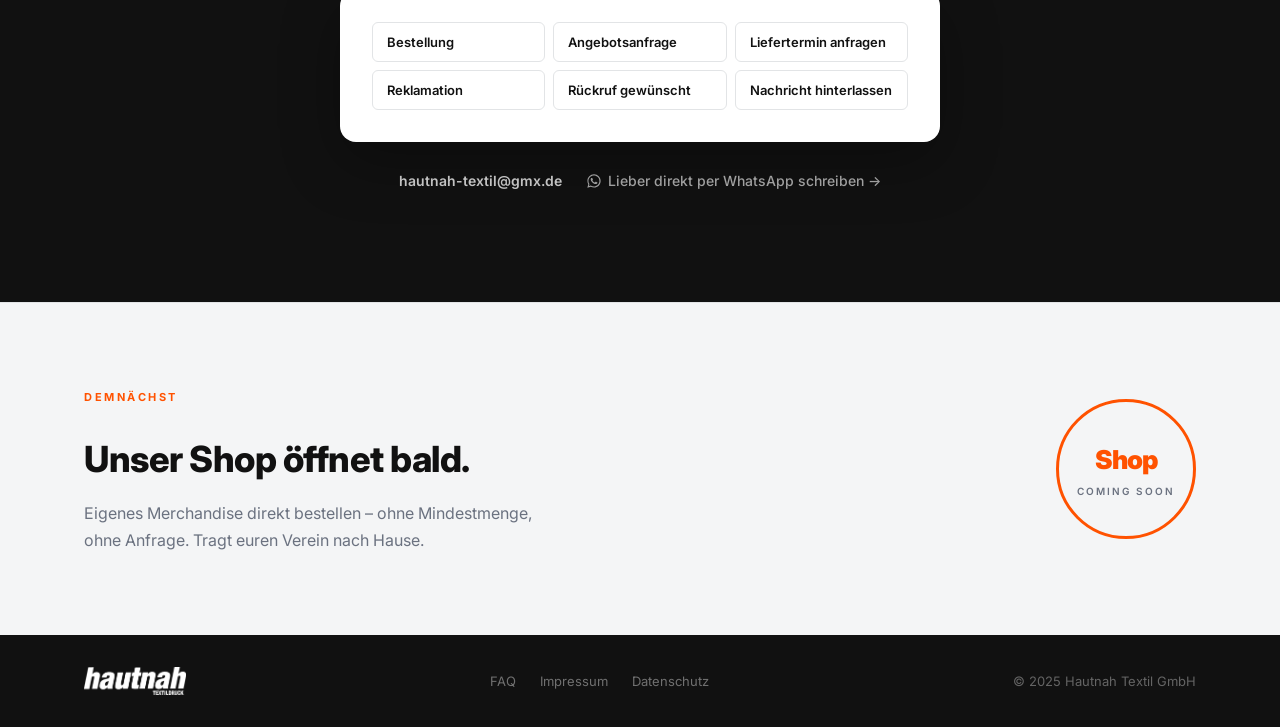
==== commit b6fd2dbc: "Kontakt: WhatsApp blinkt nur einmal + WhatsApp-Logo ergänzt - style.css: waBlink auf einen einzelnen" ====
--- a/index.html
+++ b/index.html
@@ -70,7 +70,7 @@
   <link rel="preconnect" href="https://fonts.gstatic.com" crossorigin>
   <link href="https://fonts.googleapis.com/css2?family=Inter:wght@300;400;500;600;700;900&display=swap" rel="stylesheet">
   <meta name="robots" content="index, follow">
-  <link rel="stylesheet" href="style.css?v=20260609d">
+  <link rel="stylesheet" href="style.css?v=20260609e">
 </head>
 <body>
 
@@ -364,7 +364,7 @@
       <div class="kontakt-infos">
         <a href="mailto:hautnah-textil@gmx.de" class="kontakt-link">hautnah-textil@gmx.de</a>
         <a href="https://wa.me/4901703306052" target="_blank" rel="noopener" class="kontakt-link kontakt-wa-klein">
-          Lieber direkt per WhatsApp schreiben →
+          <svg viewBox="0 0 24 24" aria-hidden="true"><path d="M12.04 2C6.58 2 2.13 6.45 2.13 11.91c0 1.75.46 3.45 1.32 4.95L2 22l5.25-1.38c1.45.79 3.08 1.21 4.79 1.21 5.46 0 9.91-4.45 9.91-9.91C21.95 6.45 17.5 2 12.04 2zm0 18.15c-1.52 0-3.01-.41-4.31-1.18l-.31-.18-3.12.82.83-3.04-.2-.31a8.2 8.2 0 0 1-1.26-4.37c0-4.54 3.7-8.23 8.24-8.23 2.2 0 4.27.86 5.82 2.42a8.18 8.18 0 0 1 2.41 5.82c.01 4.54-3.69 8.23-8.83 8.23zm4.52-6.16c-.25-.12-1.47-.72-1.69-.81-.23-.08-.39-.12-.56.12-.16.25-.64.81-.79.97-.14.17-.29.19-.54.06-.25-.12-1.05-.39-1.99-1.23-.74-.66-1.23-1.47-1.38-1.72-.14-.25-.02-.38.11-.51.11-.11.25-.29.37-.43.12-.14.16-.25.25-.41.08-.17.04-.31-.02-.43-.06-.12-.56-1.34-.76-1.84-.2-.48-.41-.42-.56-.42-.14-.01-.31-.01-.48-.01-.17 0-.43.06-.66.31-.23.25-.86.85-.86 2.07 0 1.22.89 2.4 1.01 2.56.12.17 1.75 2.67 4.23 3.74.59.26 1.05.41 1.41.52.59.19 1.13.16 1.56.1.48-.07 1.47-.6 1.68-1.18.21-.58.21-1.07.14-1.18-.06-.11-.22-.17-.47-.29z"/></svg>Lieber direkt per WhatsApp schreiben →
         </a>
       </div>
     </div>
@@ -400,7 +400,7 @@
     </div>
   </footer>
 
-  <script src="main.js?v=20260609d"></script>
-  <script src="reveal.js?v=20260609d"></script>
+  <script src="main.js?v=20260609e"></script>
+  <script src="reveal.js?v=20260609e"></script>
 </body>
 </html>
--- a/style.css
+++ b/style.css
@@ -92,8 +92,9 @@
 @media (prefers-reduced-motion: reduce) { .kat-btn.kat-glow { animation: none; } }
 
 /* WhatsApp-Link: blinkt grün auf und bleibt grün (per reveal.js, ~2s nach der Button-Welle) */
-@keyframes waBlink { 0%,50%,100% { opacity: 1; } 25%,75% { opacity: .2; } }
-.kontakt-wa-klein.wa-blink { animation: waBlink 1.4s ease both; }
+@keyframes waBlink { 0%,100% { opacity: 1; } 50% { opacity: .15; } }
+.kontakt-wa-klein.wa-blink { animation: waBlink .7s ease both; }
+.kontakt-wa-klein svg { width: 16px; height: 16px; vertical-align: -3px; margin-right: 6px; fill: currentColor; }
 .kontakt-wa-klein.wa-green { color: #25D366 !important; text-shadow: 0 0 8px rgba(37,211,102,.30); }
 .kontakt-wa-klein.wa-green:hover { color: #3be57d !important; }
 @media (prefers-reduced-motion: reduce) { .kontakt-wa-klein.wa-blink { animation: none; } }
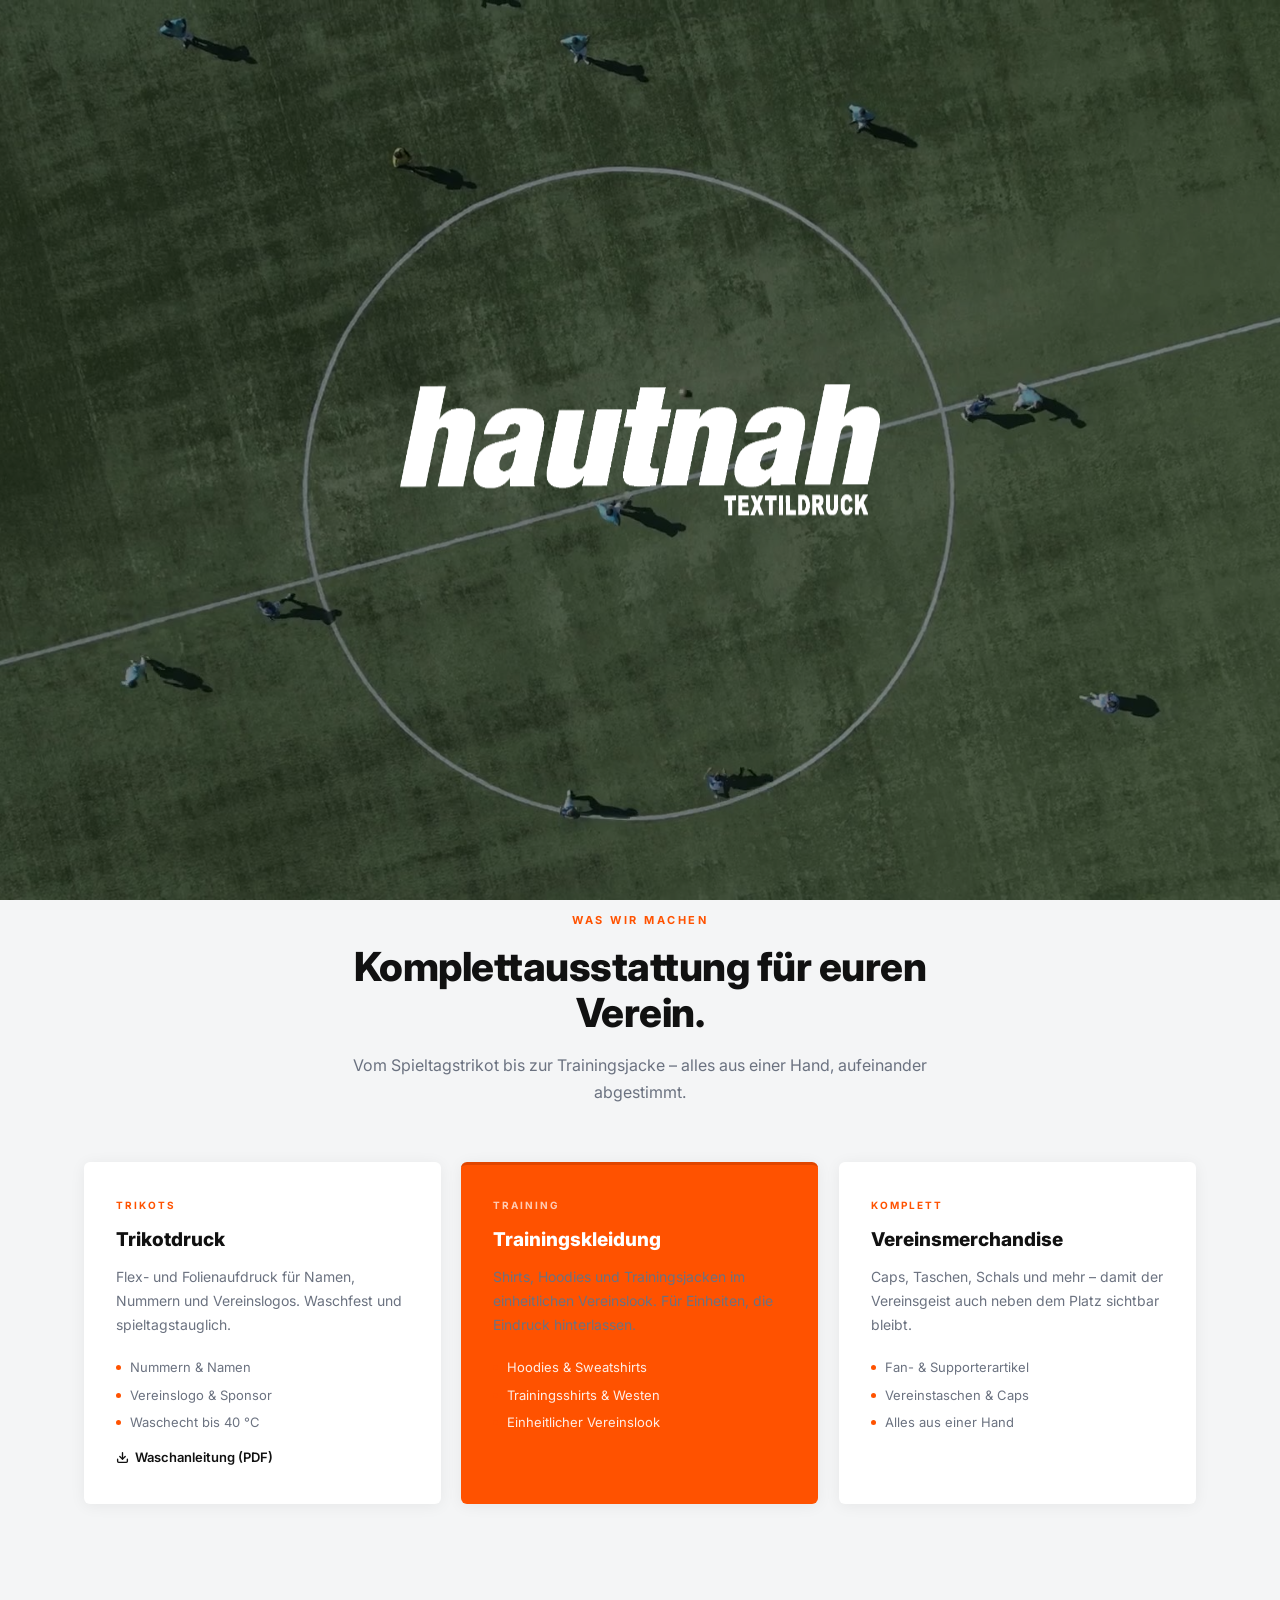
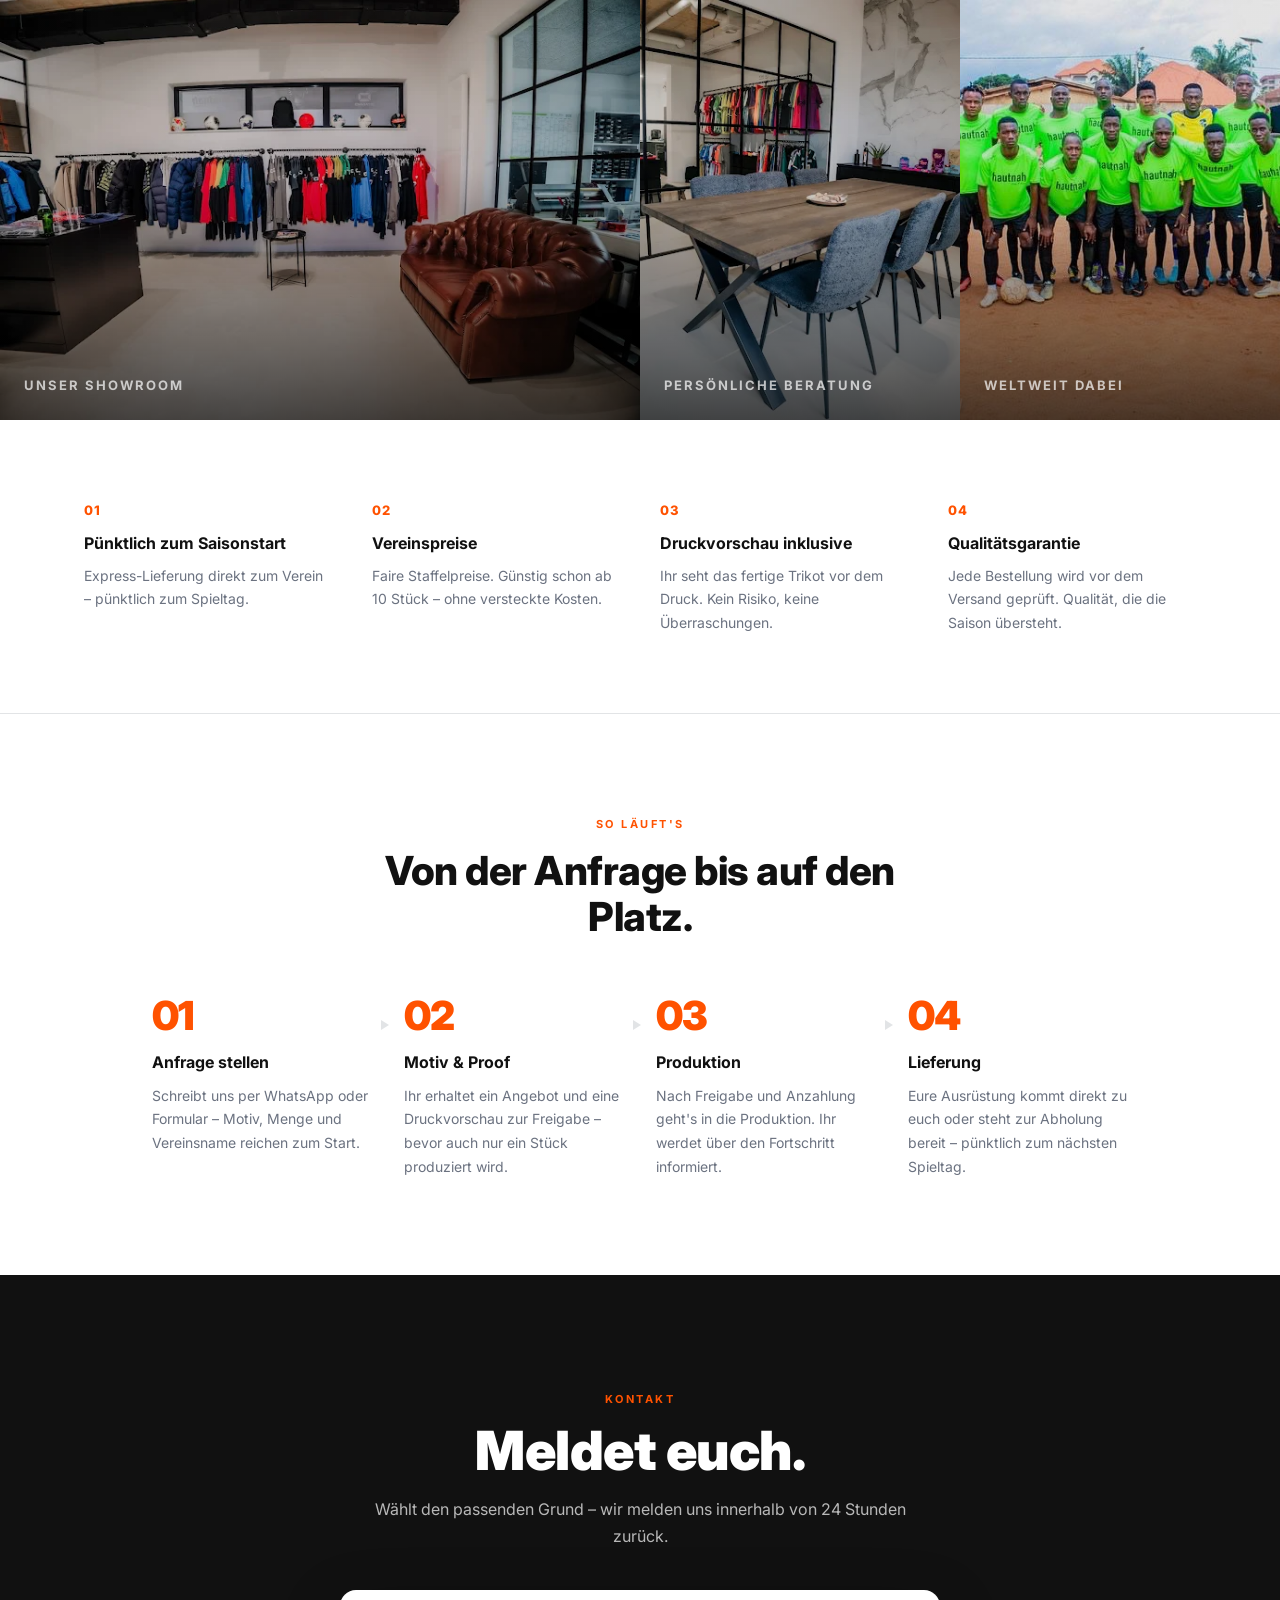
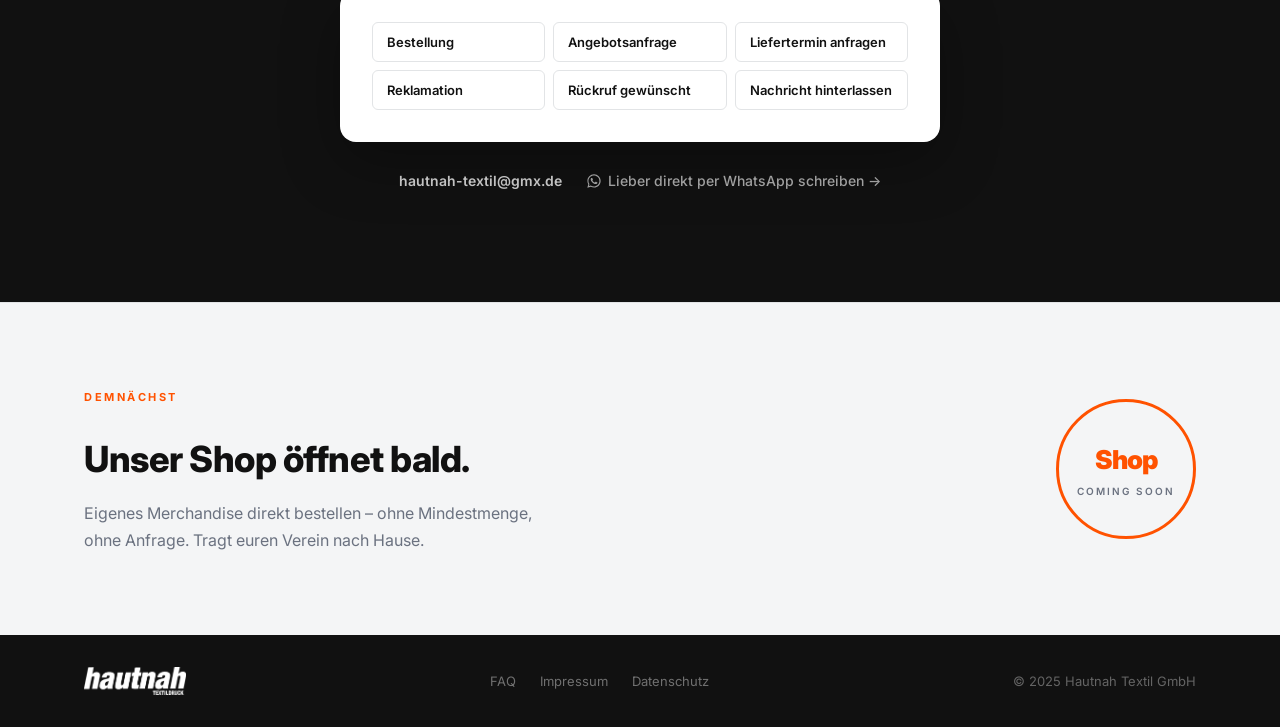
==== commit 00c6a8f2: "Intro-Video für Mobil: 18MB→1,7MB (5s, faststart), Poster + play()-Nudge - intro.mp4 auf erste 5s ge" ====
--- a/index.html
+++ b/index.html
@@ -70,14 +70,14 @@
   <link rel="preconnect" href="https://fonts.gstatic.com" crossorigin>
   <link href="https://fonts.googleapis.com/css2?family=Inter:wght@300;400;500;600;700;900&display=swap" rel="stylesheet">
   <meta name="robots" content="index, follow">
-  <link rel="stylesheet" href="style.css?v=20260609e">
+  <link rel="stylesheet" href="style.css?v=20260610a">
 </head>
 <body>
 
   <!-- INTRO SPLASH -->
   <div class="intro" id="intro">
-    <video class="intro-video" autoplay muted playsinline webkit-playsinline>
-      <source src="assets/intro.mp4" type="video/mp4">
+    <video class="intro-video" autoplay muted playsinline webkit-playsinline preload="auto" poster="assets/intro-poster.jpg?v=2">
+      <source src="assets/intro.mp4?v=2" type="video/mp4">
     </video>
     <div class="intro-overlay"></div>
     <img src="assets/logo-weiss.png" alt="Hautnah Textil – Trikots & Vereinsausstattung" class="intro-logo-img">
@@ -290,15 +290,6 @@
           <div class="form-group" id="fg-telefon" style="display:none">
             <input type="tel" name="telefon" id="inp-telefon" placeholder="Telefonnummer">
           </div>
-          <div class="form-group" id="fg-artikel" style="display:none">
-            <div class="artikel-liste" id="artikelListe">
-              <div class="artikel-row">
-                <input type="text" name="artikel[]" placeholder="Artikel (z.B. Trikot, Hose, Jacke)">
-                <input type="number" name="menge[]" placeholder="Stück" min="1" class="inp-menge">
-              </div>
-            </div>
-            <button type="button" class="btn-add-row">+ Artikel hinzufügen</button>
-          </div>
           <div class="form-group" id="fg-bestellnummer" style="display:none">
             <input type="text" name="bestellnummer" placeholder="Bestellnummer (falls vorhanden)">
           </div>
@@ -311,6 +302,13 @@
             <div class="produkt-ergebnisse" id="produktErgebnisse"></div>
             <div class="produkt-auswahl" id="produktAuswahl"></div>
             <input type="hidden" name="produkte" id="inpProdukte">
+          </div>
+          <div class="form-group" id="fg-beflockung" style="display:none">
+            <label class="form-label">Beflockung / Druck (optional)</label>
+            <textarea name="beflockung" id="inp-beflockung" rows="3" placeholder="Wo soll was bedruckt werden? z. B. Vereinsname auf der Brust, Rückennummern, Sponsor auf dem Ärmel …"></textarea>
+            <label class="form-label" style="margin-top:12px">Vereinslogo hochladen (optional)</label>
+            <input type="file" name="logo" id="inp-logo" accept="image/*,.svg,.pdf">
+            <p class="form-hint">PNG, JPG, SVG oder PDF – fürs Druck-Layout.</p>
           </div>
           <div class="form-group" id="fg-bedruckt" style="display:none">
             <label class="form-label">Ist der Artikel bedruckt / individualisiert (Name, Logo, Nummer)? *</label>
@@ -378,10 +376,10 @@
         <h2>Unser Shop öffnet bald.</h2>
         <p>Eigenes Merchandise direkt bestellen – ohne Mindestmenge, ohne Anfrage. Tragt euren Verein nach Hause.</p>
       </div>
-      <div class="shop-badge">
+      <a class="shop-badge" href="https://shop.hautnah-textil.de" style="text-decoration:none;cursor:pointer;" title="Zum Shop">
         <span class="shop-badge-text">Shop</span>
         <span class="shop-badge-sub">coming soon</span>
-      </div>
+      </a>
     </div>
   </section>
 
@@ -400,7 +398,7 @@
     </div>
   </footer>
 
-  <script src="main.js?v=20260609e"></script>
-  <script src="reveal.js?v=20260609e"></script>
+  <script src="main.js?v=20260610a"></script>
+  <script src="reveal.js?v=20260610a"></script>
 </body>
 </html>
--- a/style.css
+++ b/style.css
@@ -799,6 +799,9 @@
   font-size: 13px;
 }
 .produkt-chip small { color: var(--muted); }
+.produkt-chip-info { flex: 1; min-width: 0; }
+.produkt-chip-menge { display: flex; align-items: center; gap: 6px; font-size: 12px; color: var(--muted); white-space: nowrap; }
+.produkt-chip-menge input { width: 62px; padding: 6px 8px; font-size: 13px; }
 .produkt-chip-x {
   background: none;
   border: none;
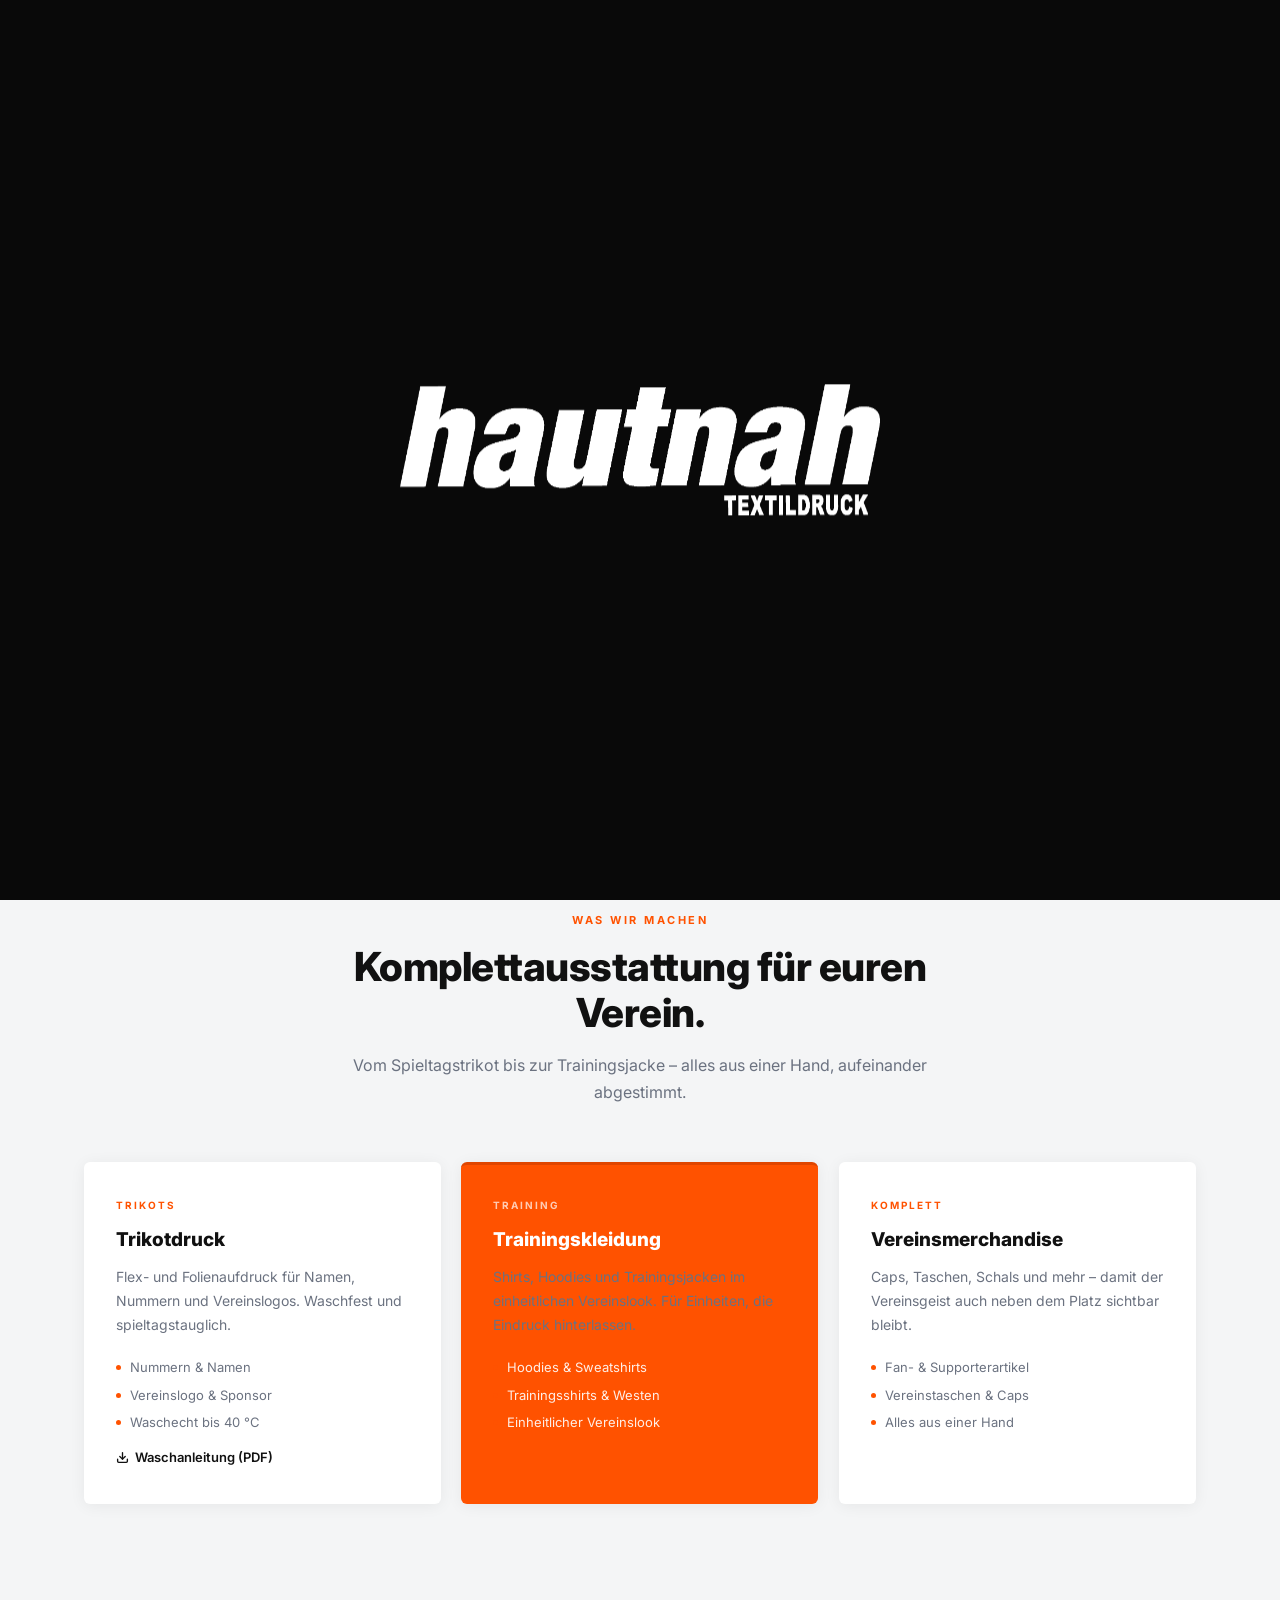
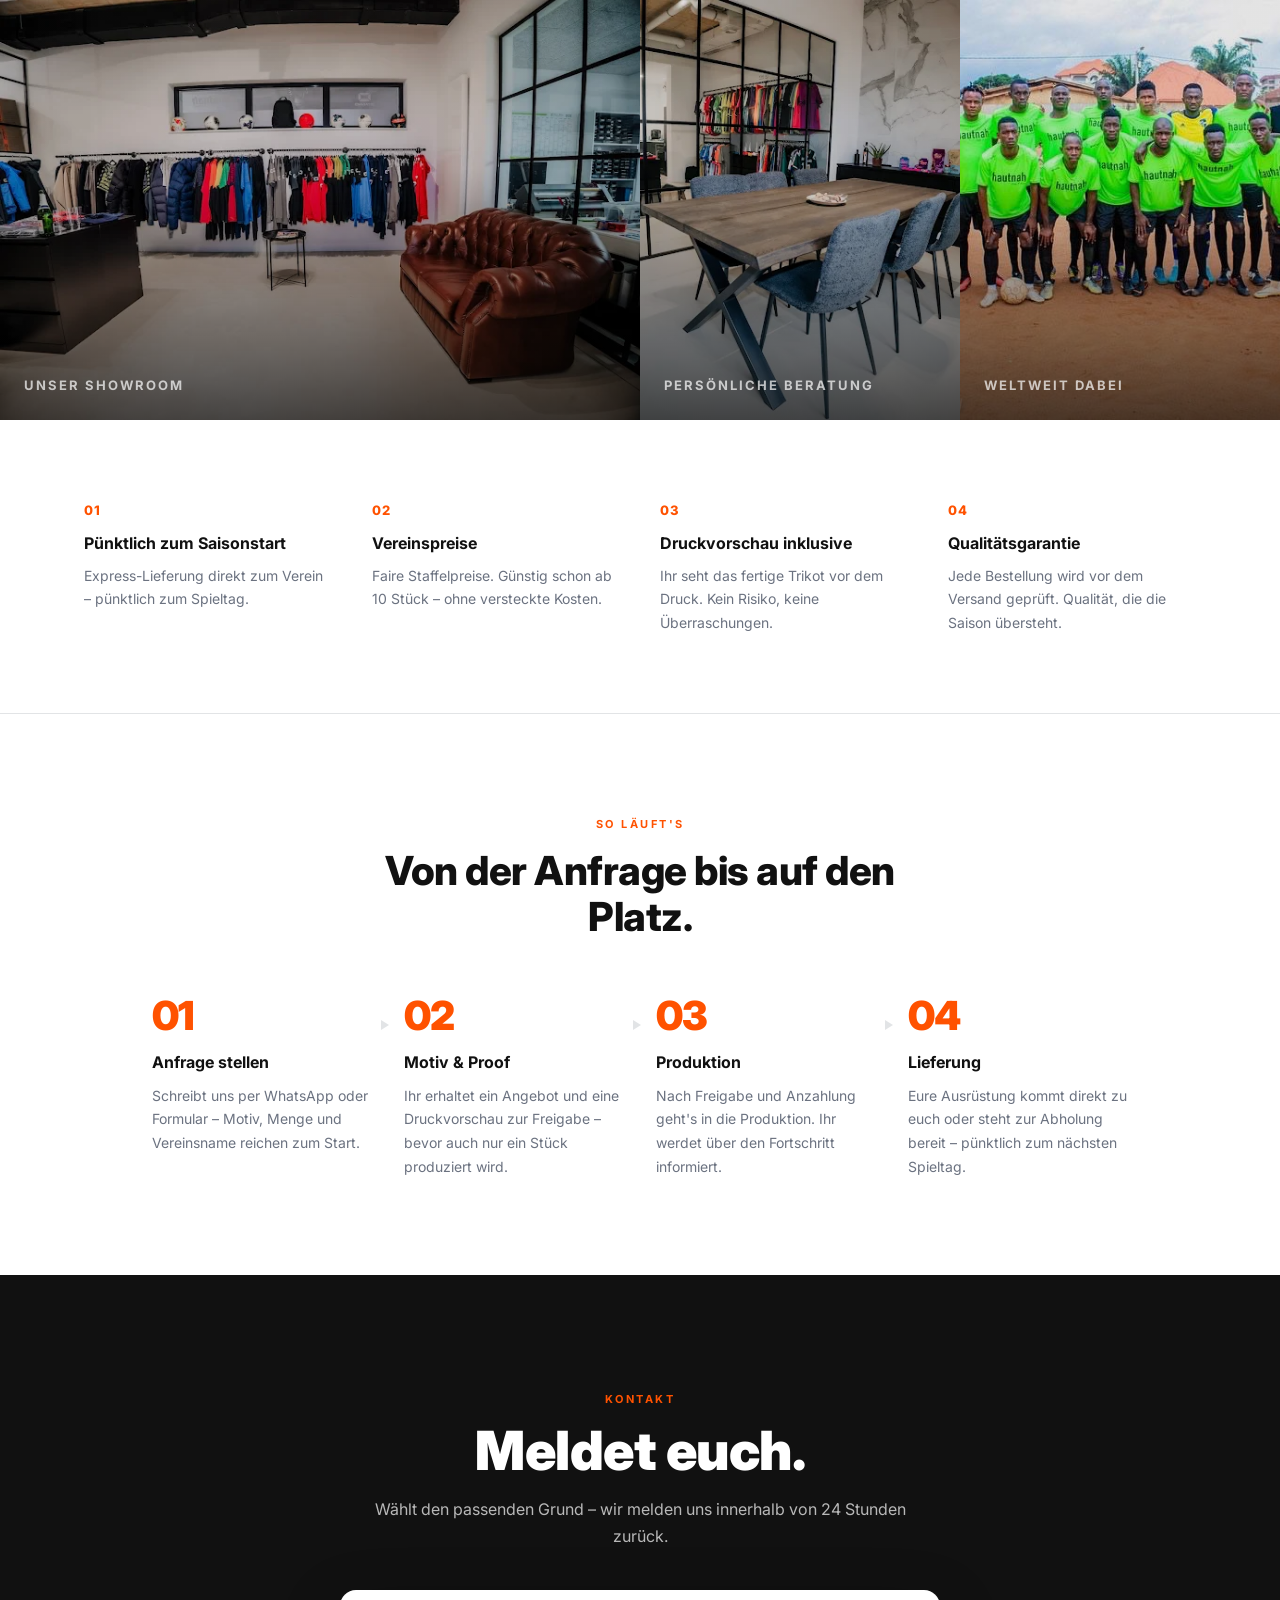
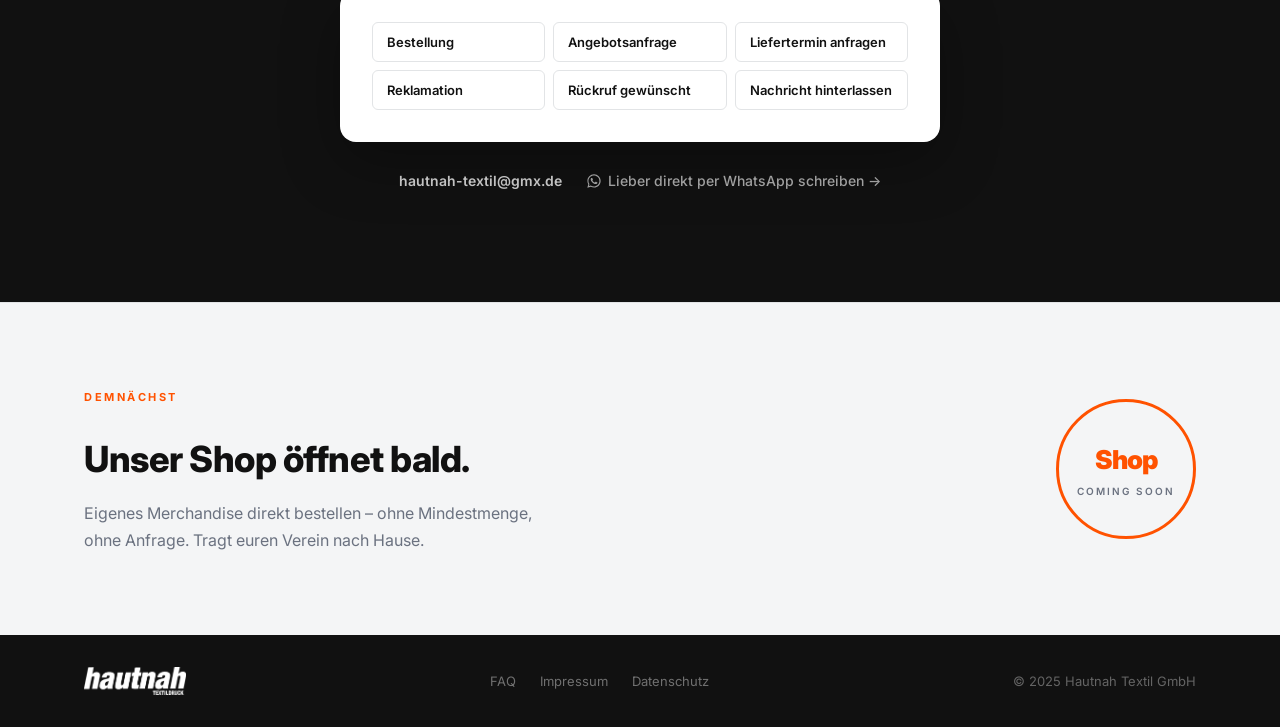
==== commit 6e400720: "Intro: robusterer Autoplay-Versuch + Fallback (Standbild ausblenden) - main.js: play() über loadedda" ====
--- a/index.html
+++ b/index.html
@@ -70,7 +70,7 @@
   <link rel="preconnect" href="https://fonts.gstatic.com" crossorigin>
   <link href="https://fonts.googleapis.com/css2?family=Inter:wght@300;400;500;600;700;900&display=swap" rel="stylesheet">
   <meta name="robots" content="index, follow">
-  <link rel="stylesheet" href="style.css?v=20260610a">
+  <link rel="stylesheet" href="style.css?v=20260610b">
 </head>
 <body>
 
@@ -398,7 +398,7 @@
     </div>
   </footer>
 
-  <script src="main.js?v=20260610a"></script>
-  <script src="reveal.js?v=20260610a"></script>
+  <script src="main.js?v=20260610b"></script>
+  <script src="reveal.js?v=20260610b"></script>
 </body>
 </html>
--- a/style.css
+++ b/style.css
@@ -42,6 +42,8 @@
 .intro.exit {
   animation: iris-close .7s cubic-bezier(.4,0,.6,1) forwards;
 }
+/* Autoplay blockiert (z.B. iOS-Stromsparmodus): Standbild ausblenden, Logo-Splash bleibt */
+.intro.kein-video .intro-video { opacity: 0 !important; }
 @keyframes video-in   { to { opacity: 1; } }
 @keyframes fade-up    { to { opacity: 1; transform: translate(-50%, -50%); } }
 @keyframes iris-close {
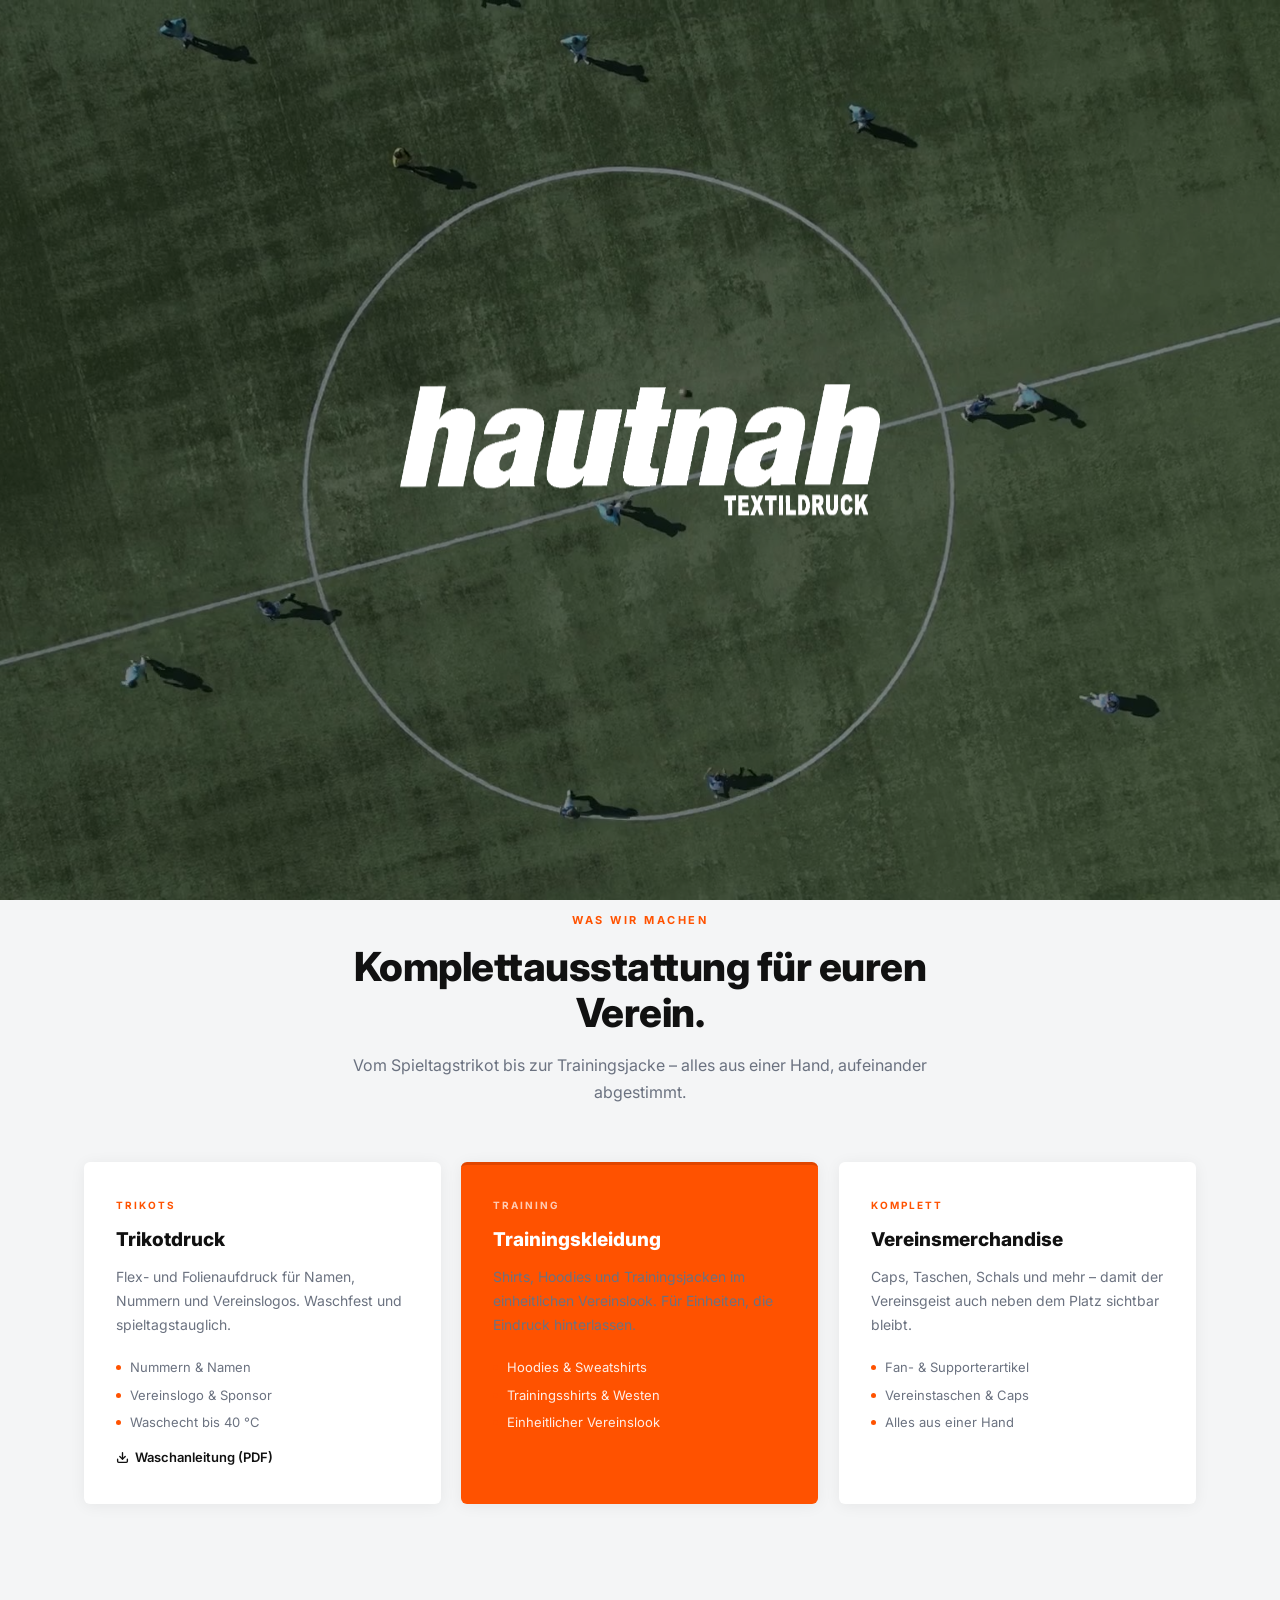
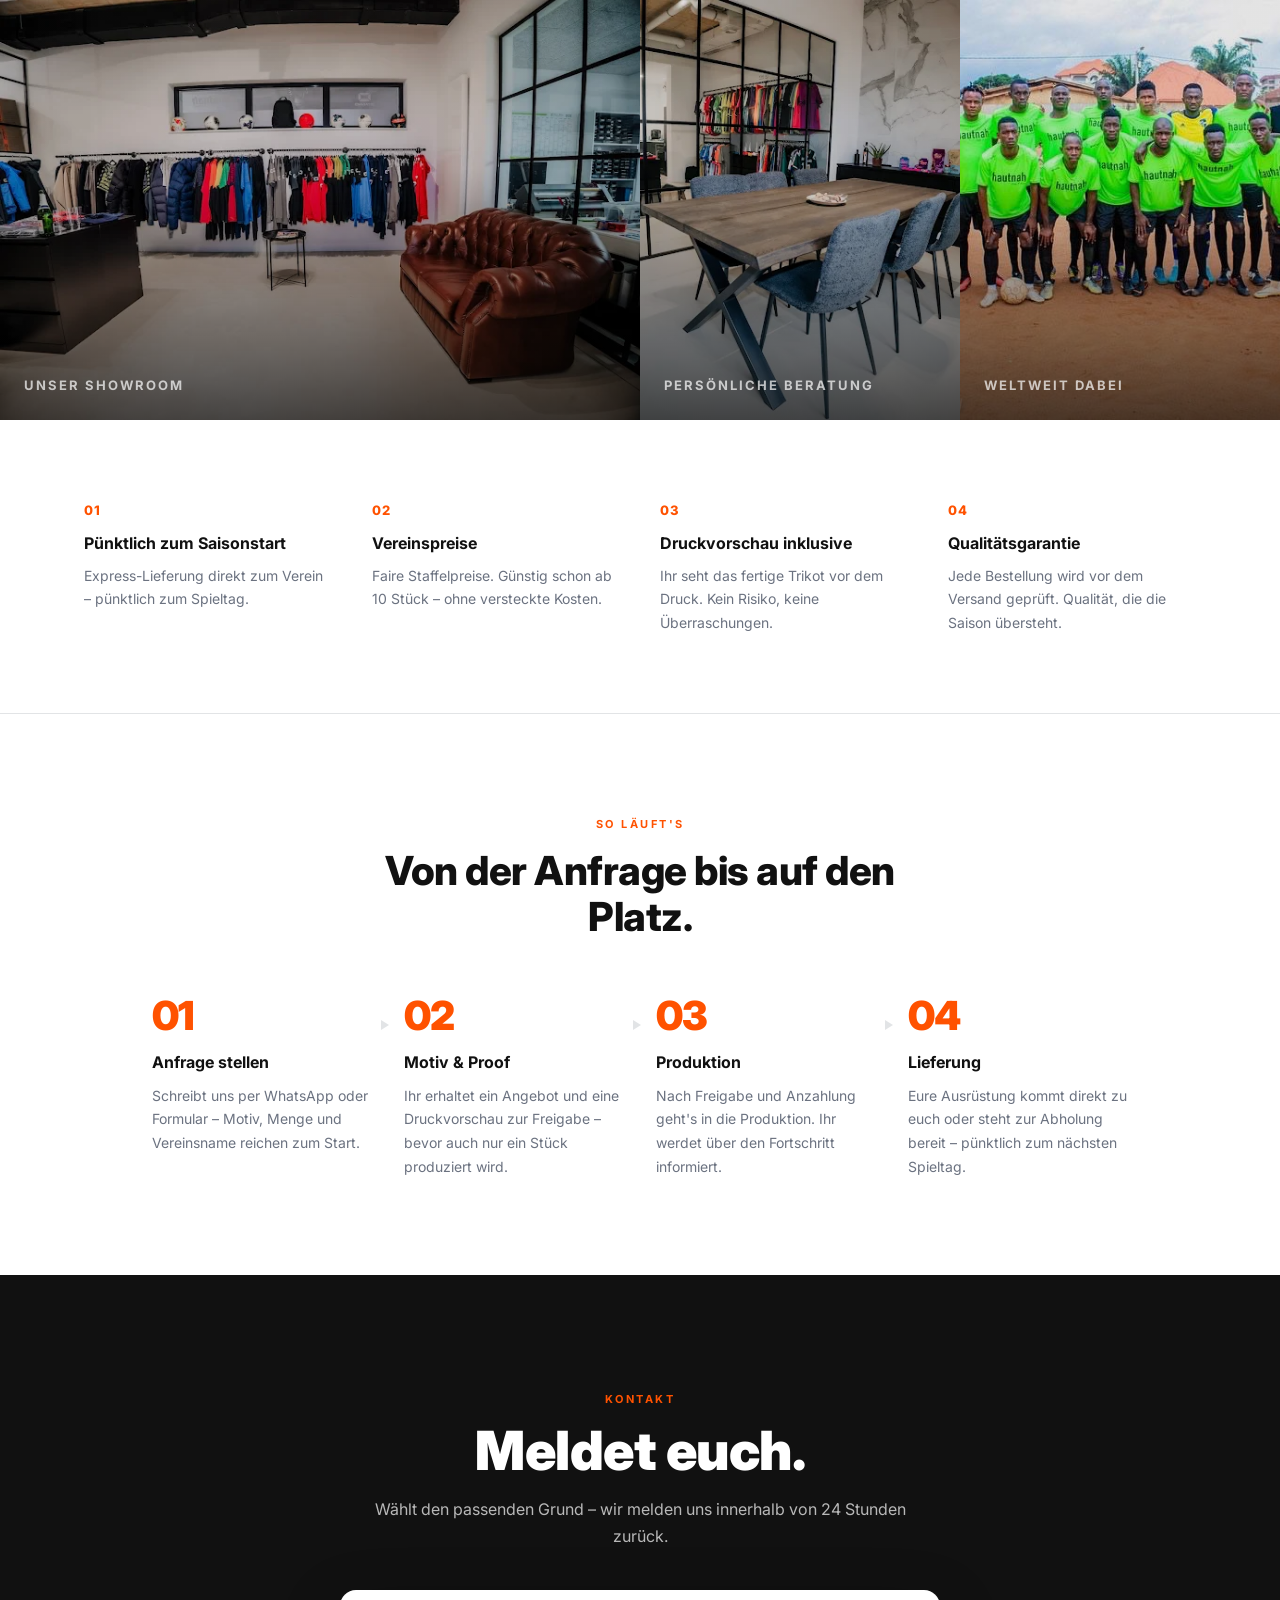
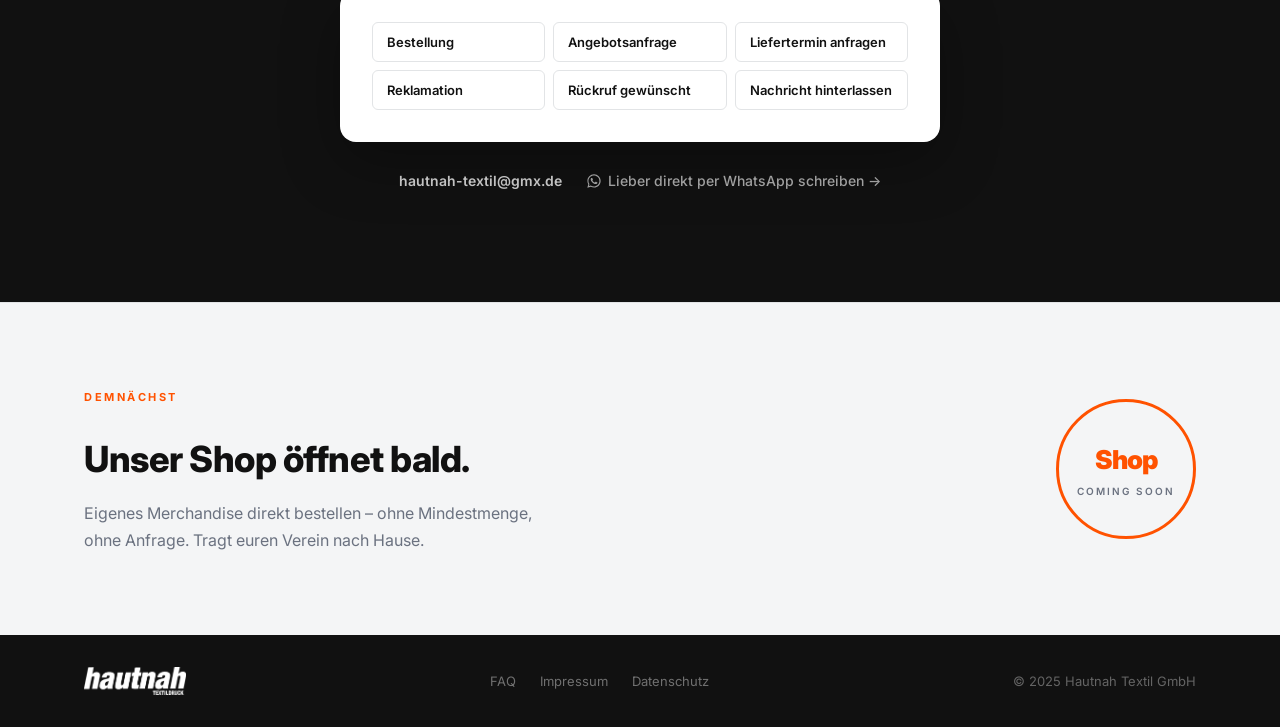
==== commit 80b6d3a0: "Intro mobil: kein Video, 2s Standbild (Poster) dann Zoom-out; Desktop unverändert (Video 4s) Co-Auth" ====
--- a/index.html
+++ b/index.html
@@ -70,7 +70,7 @@
   <link rel="preconnect" href="https://fonts.gstatic.com" crossorigin>
   <link href="https://fonts.googleapis.com/css2?family=Inter:wght@300;400;500;600;700;900&display=swap" rel="stylesheet">
   <meta name="robots" content="index, follow">
-  <link rel="stylesheet" href="style.css?v=20260610b">
+  <link rel="stylesheet" href="style.css?v=20260610c">
 </head>
 <body>
 
@@ -398,7 +398,7 @@
     </div>
   </footer>
 
-  <script src="main.js?v=20260610b"></script>
-  <script src="reveal.js?v=20260610b"></script>
+  <script src="main.js?v=20260610c"></script>
+  <script src="reveal.js?v=20260610c"></script>
 </body>
 </html>
